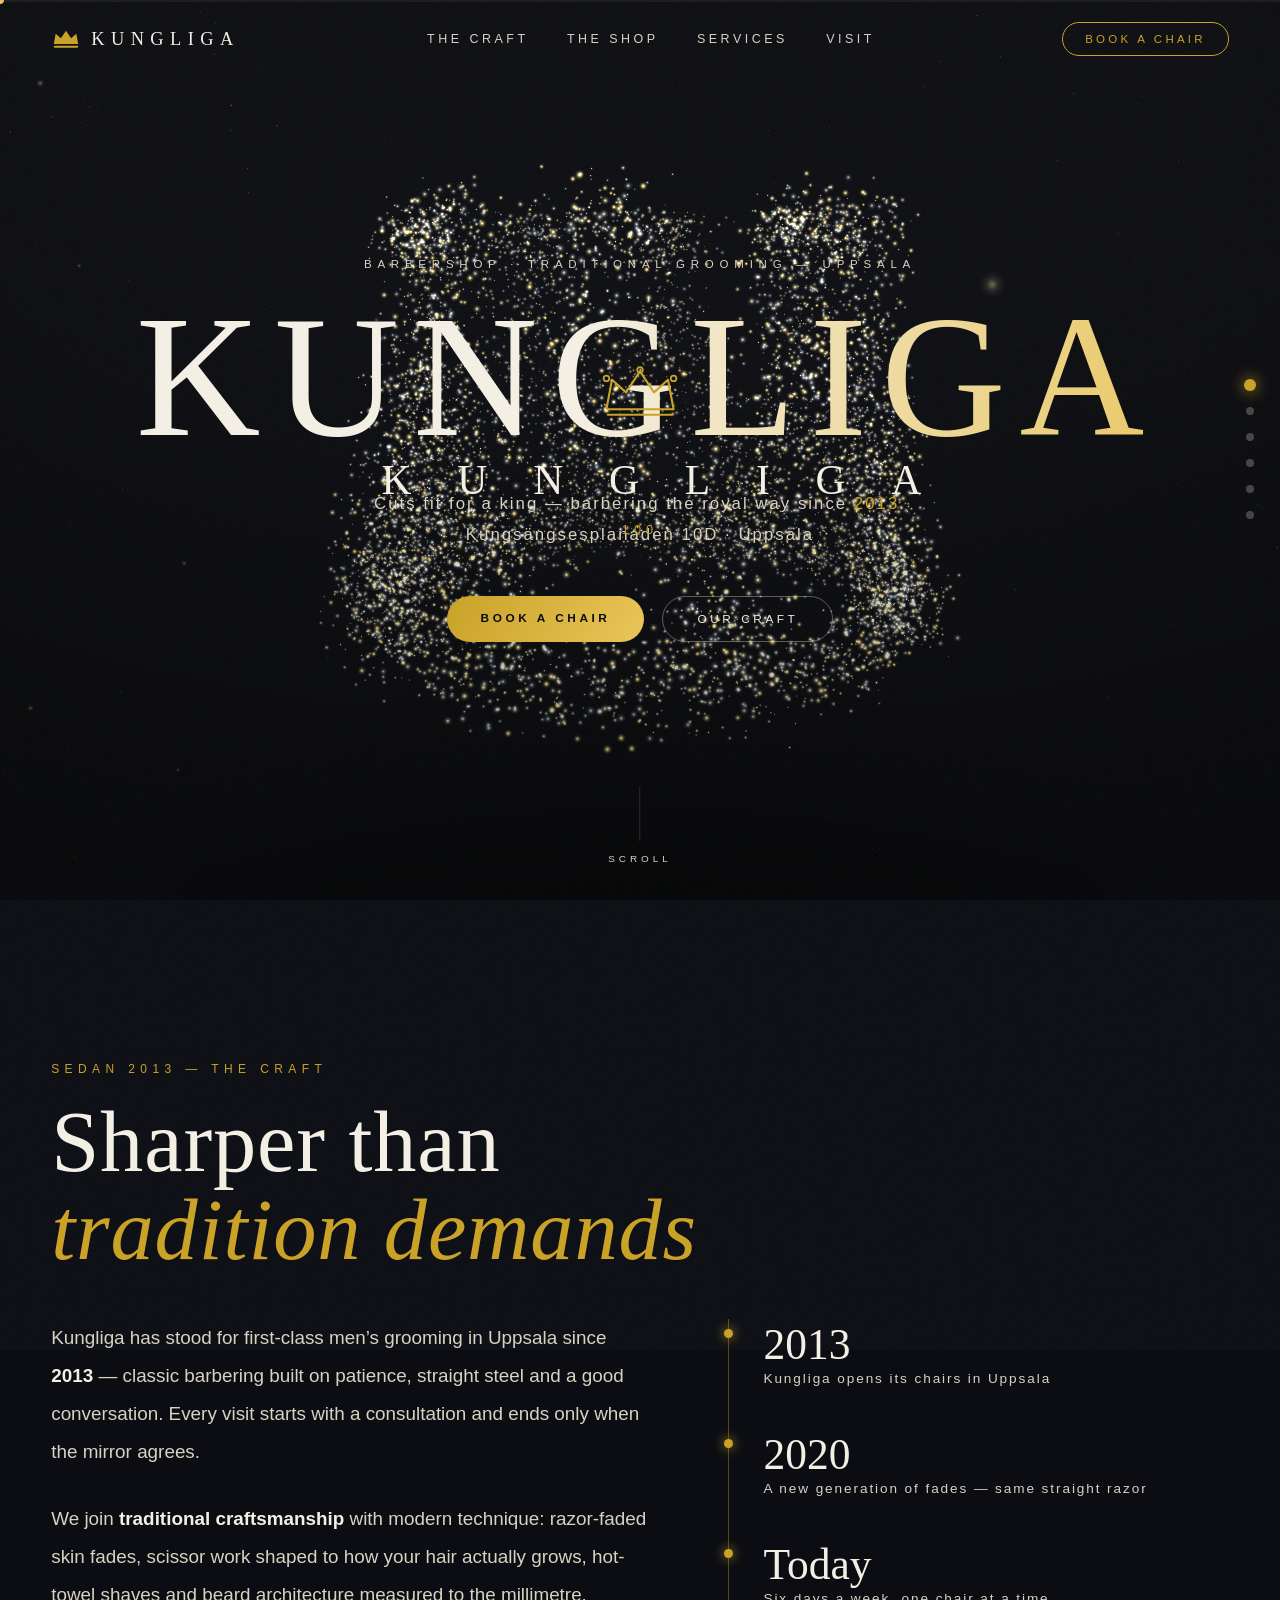
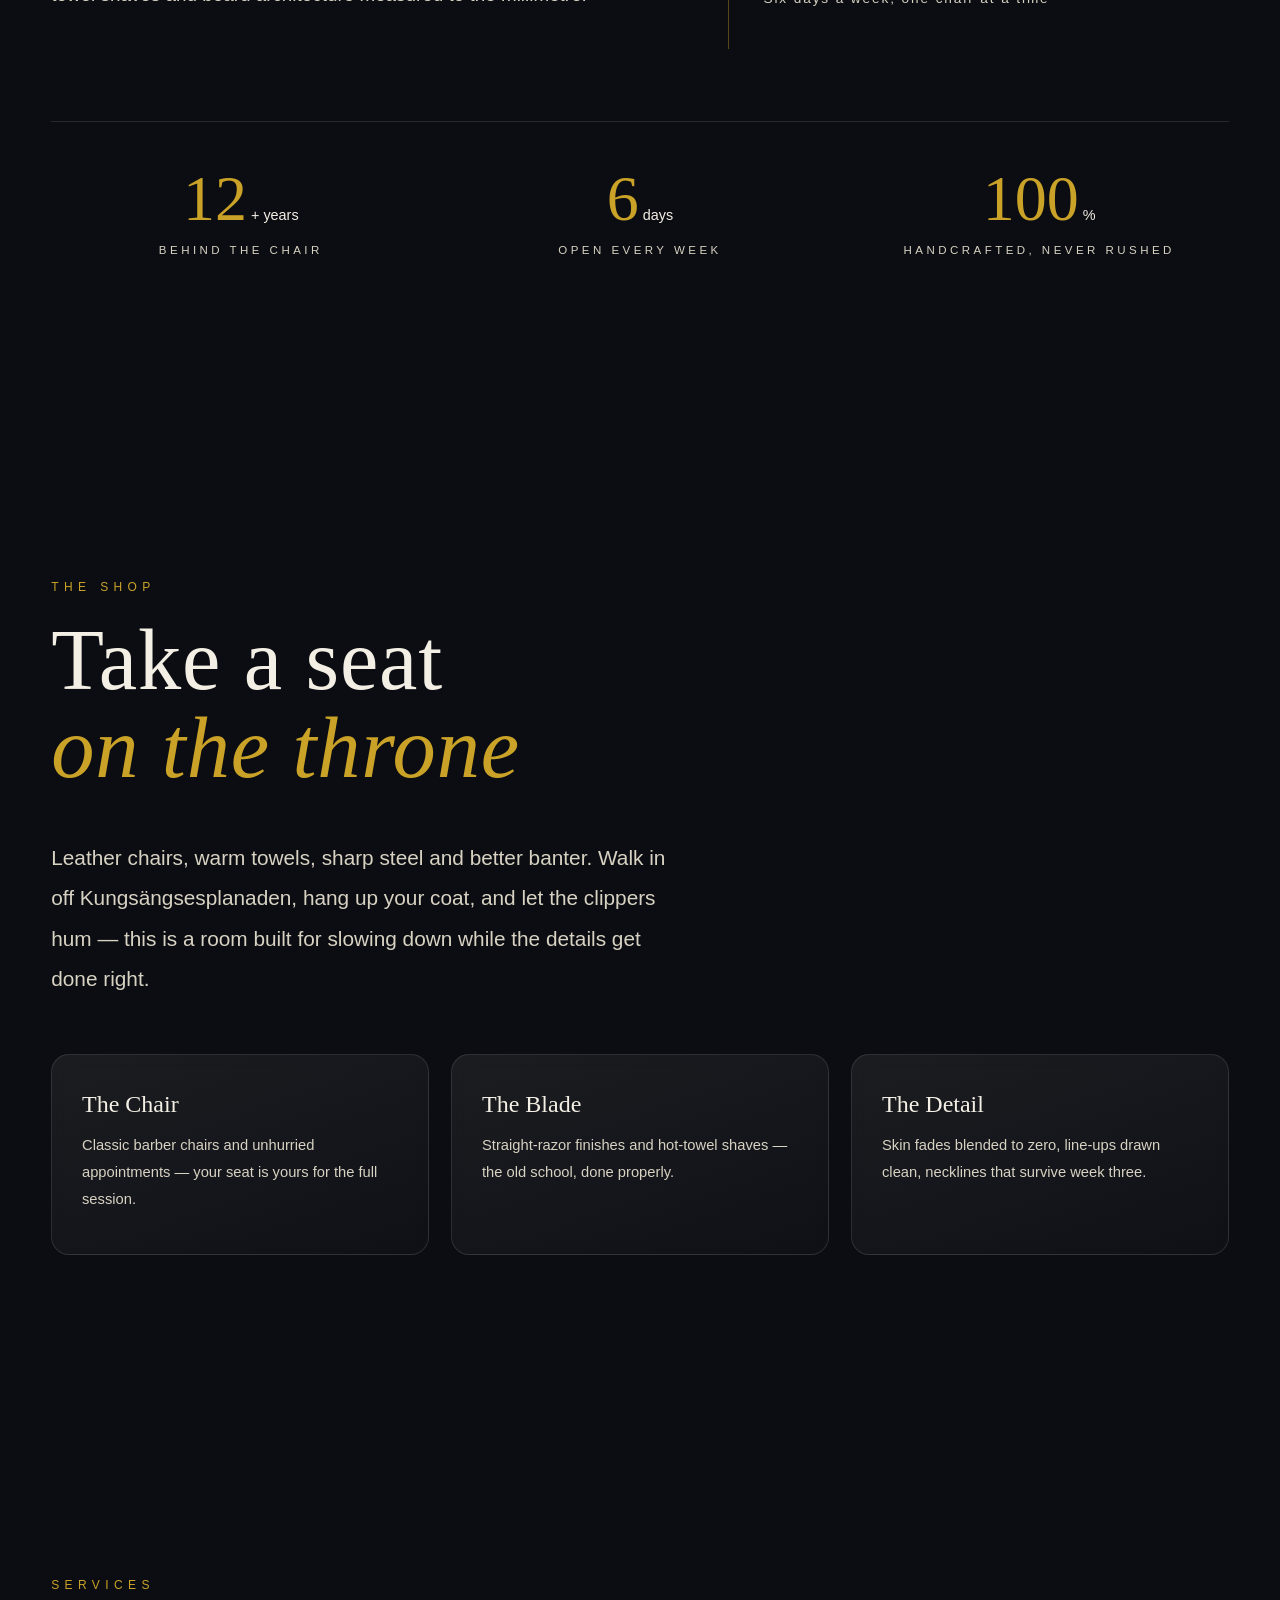
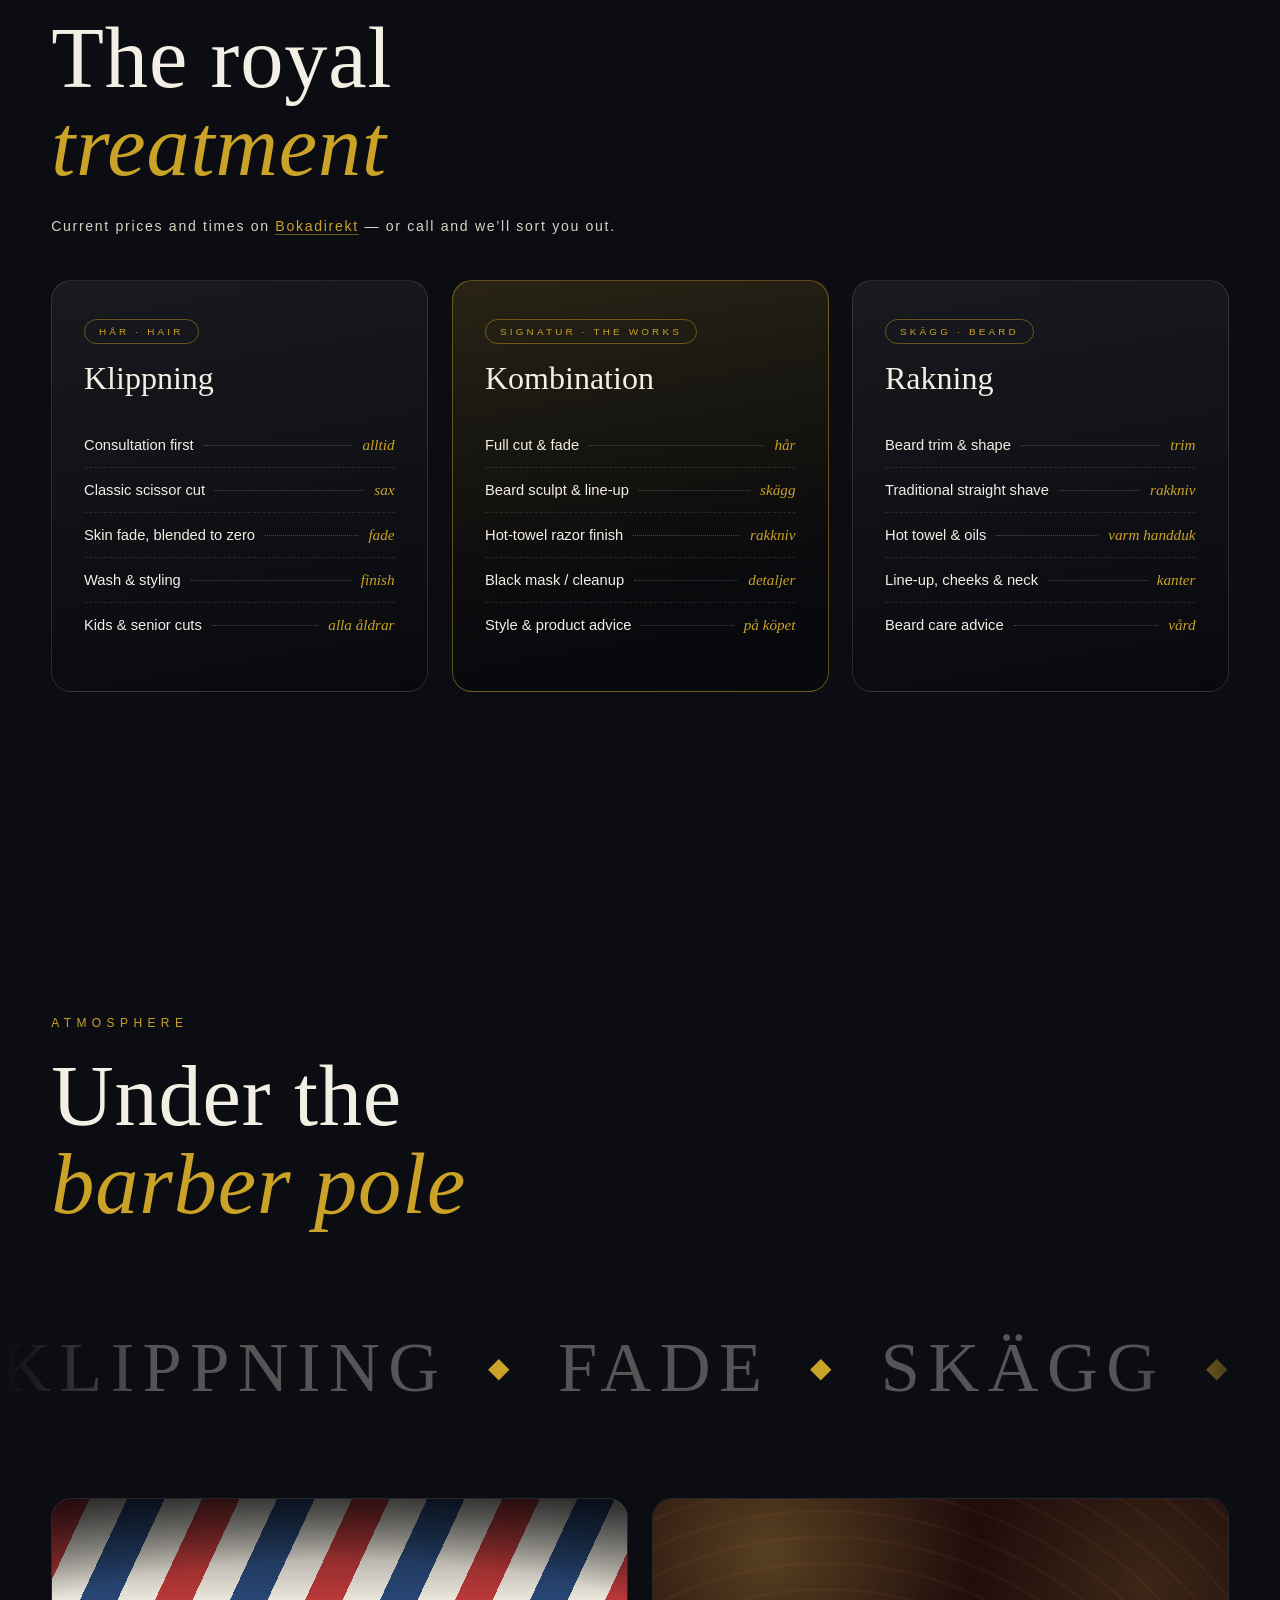
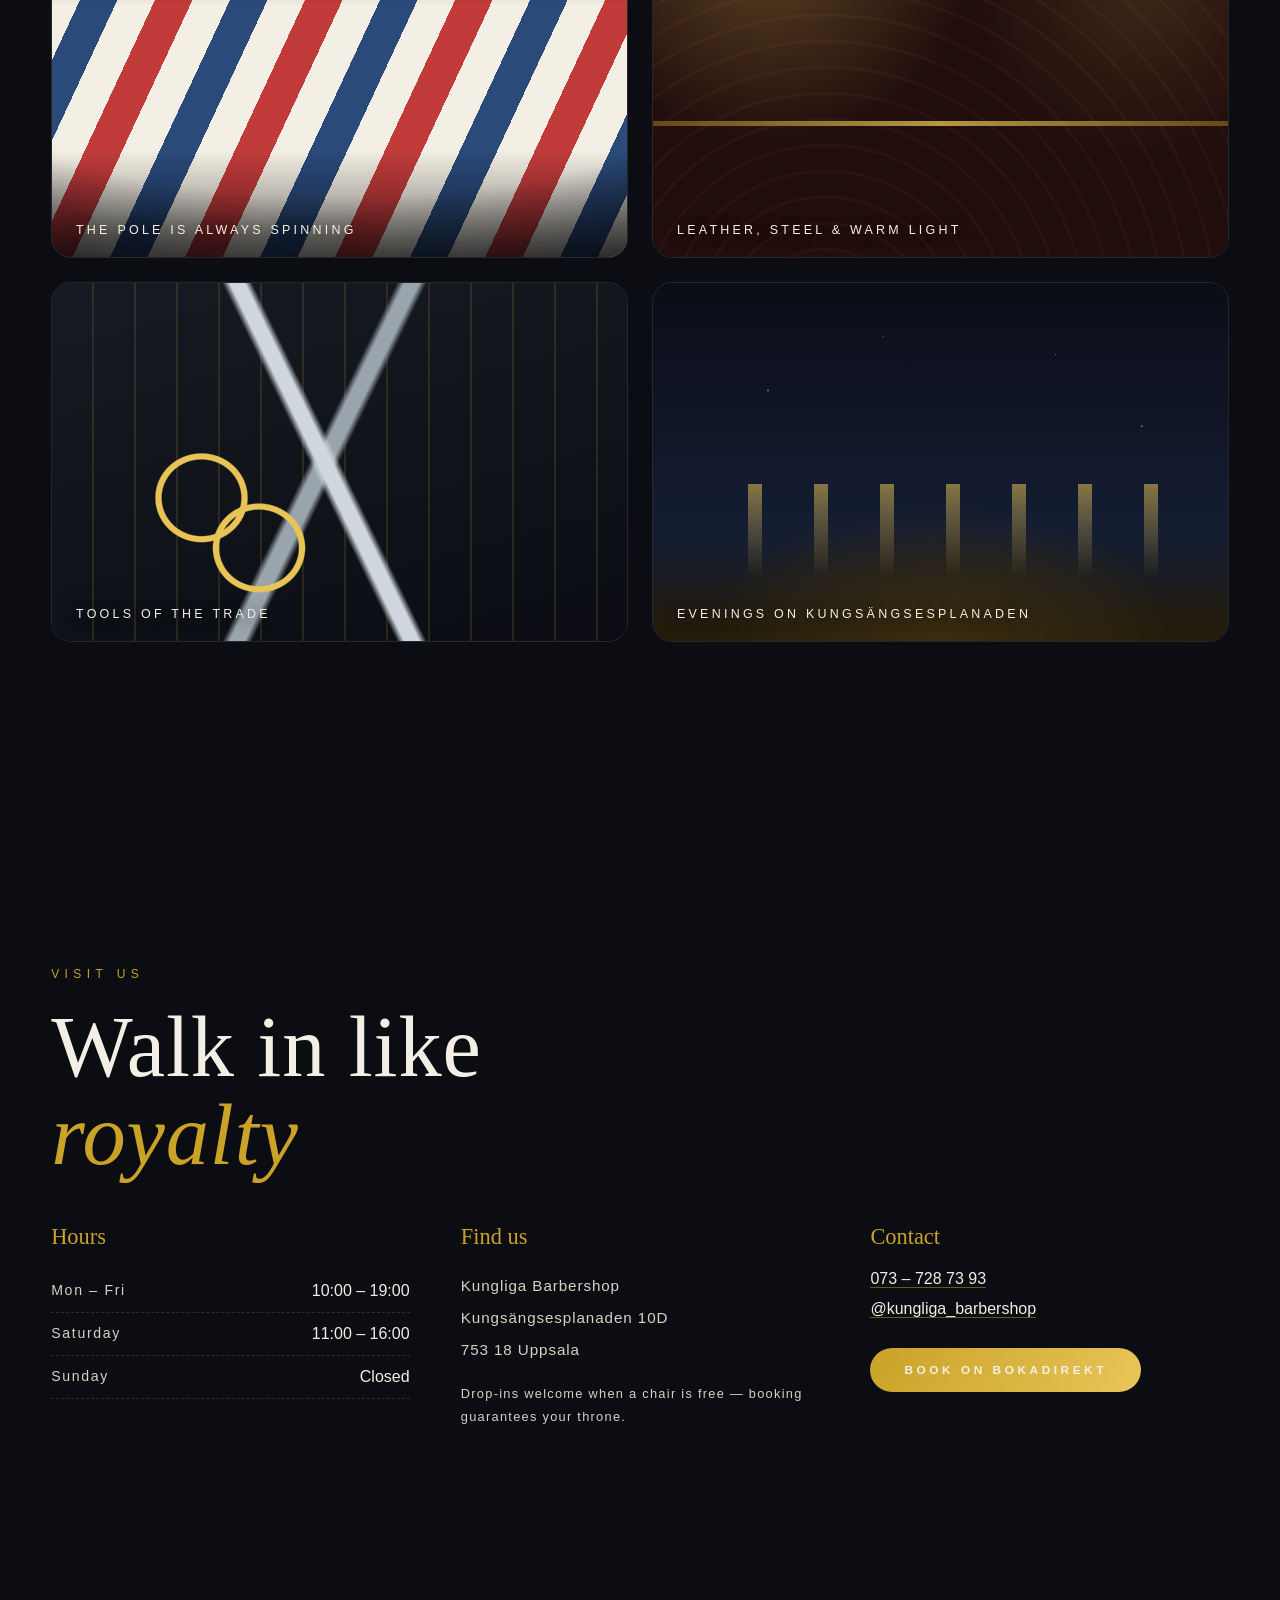
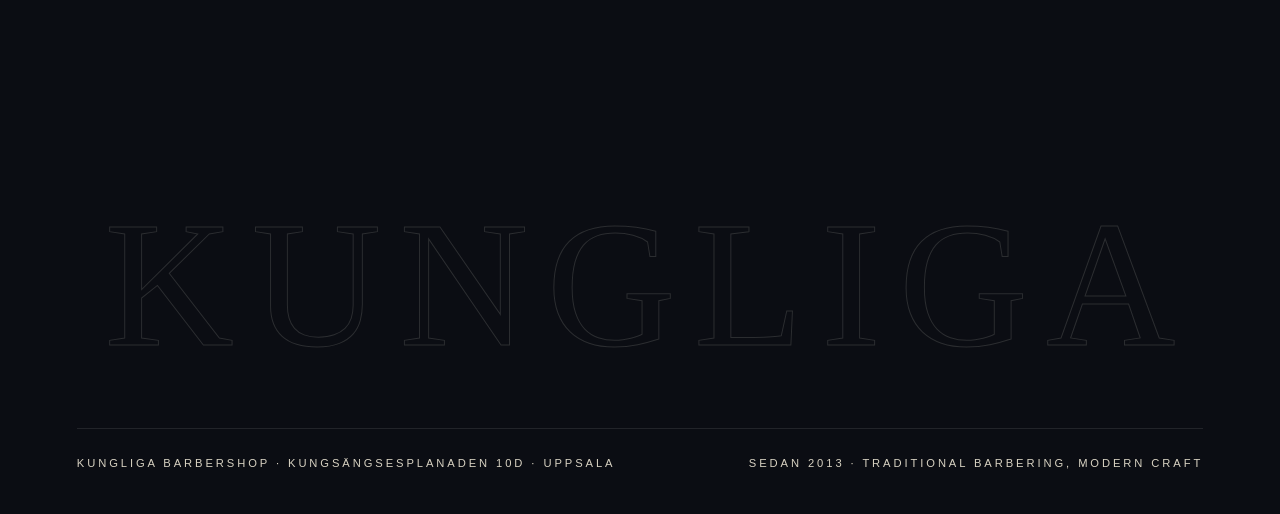
==== index.html @ b1b57a02 "Add immersive 3D website for Kungliga Barbershop, Uppsala Single-page site with a dependency-free We" ====
<!DOCTYPE html>
<html lang="en">
<head>
<meta charset="UTF-8">
<meta name="viewport" content="width=device-width, initial-scale=1.0">
<title>Kungliga Barbershop — Uppsala · Traditional barbering since 2013</title>
<meta name="description" content="Kungliga Barbershop — first-class men's grooming in Uppsala since 2013. Classic cuts, skin fades, beard trims and straight-razor shaves. Kungsängsesplanaden 10D. Book via Bokadirekt.">
<meta property="og:title" content="Kungliga Barbershop — Uppsala">
<meta property="og:description" content="Traditional barbering, modern precision. Since 2013.">
<meta property="og:type" content="website">
<link rel="icon" href="data:image/svg+xml,%3Csvg xmlns='http://www.w3.org/2000/svg' viewBox='0 0 64 64'%3E%3Crect width='64' height='64' rx='14' fill='%230b0d13'/%3E%3Cpath d='M12 44h40l-3-20-9 8-8-14-8 14-9-8z' fill='%23c9a227'/%3E%3Crect x='12' y='46' width='40' height='5' rx='2.5' fill='%23c9a227'/%3E%3C/svg%3E">
<link rel="stylesheet" href="css/style.css">
</head>
<body data-theme="hero">

<!-- ══════════ PRELOADER ══════════ -->
<div class="preloader" id="preloader" aria-hidden="true">
  <div class="preloader__inner">
    <svg class="preloader__crown" viewBox="0 0 120 90" fill="none" aria-hidden="true">
      <path class="crown-path" d="M12 66h96l-8-42-20 18-20-30-20 30-20-18z" stroke="currentColor" stroke-width="3" stroke-linejoin="round"/>
      <path class="crown-path" d="M14 74h92" stroke="currentColor" stroke-width="3" stroke-linecap="round"/>
      <circle class="crown-gem" cx="12" cy="22" r="4" stroke="currentColor" stroke-width="2.5"/>
      <circle class="crown-gem" cx="60" cy="10" r="4" stroke="currentColor" stroke-width="2.5"/>
      <circle class="crown-gem" cx="108" cy="22" r="4" stroke="currentColor" stroke-width="2.5"/>
    </svg>
    <div class="preloader__word" aria-hidden="true">
      <span>K</span><span>U</span><span>N</span><span>G</span><span>L</span><span>I</span><span>G</span><span>A</span>
    </div>
    <div class="preloader__count" id="preloadCount">00</div>
  </div>
  <div class="preloader__curtain preloader__curtain--a"></div>
  <div class="preloader__curtain preloader__curtain--b"></div>
</div>

<!-- ══════════ FIXED WEBGL STAGE ══════════ -->
<canvas id="gl" class="gl-stage" aria-hidden="true"></canvas>
<div class="vignette" aria-hidden="true"></div>
<div class="grain" aria-hidden="true"></div>

<!-- ══════════ CUSTOM CURSOR ══════════ -->
<div class="cursor" id="cursorDot" aria-hidden="true"></div>
<div class="cursor-ring" id="cursorRing" aria-hidden="true"></div>

<!-- ══════════ PROGRESS + SECTION NAV ══════════ -->
<div class="progress" aria-hidden="true"><div class="progress__bar" id="progressBar"></div></div>
<nav class="dots" id="dots" aria-label="Section navigation">
  <a href="#hero"     class="dots__dot is-active" data-label="Kungliga"></a>
  <a href="#craft"    class="dots__dot" data-label="The Craft"></a>
  <a href="#shop"     class="dots__dot" data-label="The Shop"></a>
  <a href="#services" class="dots__dot" data-label="Services"></a>
  <a href="#gallery"  class="dots__dot" data-label="Atmosphere"></a>
  <a href="#visit"    class="dots__dot" data-label="Visit"></a>
</nav>

<!-- ══════════ HEADER ══════════ -->
<header class="header" id="header">
  <a class="header__brand" href="#hero" data-hover>
    <svg class="header__crown" viewBox="0 0 64 48" aria-hidden="true">
      <path d="M6 34h52l-4-22-11 10-11-16-11 16-11-10z" fill="currentColor"/>
      <rect x="6" y="38" width="52" height="4" rx="2" fill="currentColor"/>
    </svg>
    <span>KUNGLIGA</span>
  </a>
  <nav class="header__nav" aria-label="Primary">
    <a href="#craft" data-hover>The Craft</a>
    <a href="#shop" data-hover>The Shop</a>
    <a href="#services" data-hover>Services</a>
    <a href="#visit" data-hover>Visit</a>
  </nav>
  <a class="header__cta" href="https://www.bokadirekt.se/places/kungliga-barbershop-57688" target="_blank" rel="noopener" data-hover>Book a chair</a>
</header>

<main>

<!-- ══════════ HERO ══════════ -->
<section class="hero section" id="hero" data-shape="crown" data-theme="hero">
  <p class="hero__eyebrow reveal">Barbershop · Traditional grooming — Uppsala</p>
  <h1 class="hero__title" aria-label="Kungliga">
    <span class="hero__line"><span class="hero__word" data-text="KUNGLIGA">KUNGLIGA</span></span>
  </h1>
  <p class="hero__sub reveal">Cuts fit for a king — barbering the royal way since <em>2013</em>.<br>
  Kungsängsesplanaden 10D · Uppsala</p>
  <div class="hero__actions reveal">
    <a class="btn btn--gold" href="https://www.bokadirekt.se/places/kungliga-barbershop-57688" target="_blank" rel="noopener" data-hover>Book a chair</a>
    <a class="btn btn--ghost" href="#craft" data-hover>Our craft</a>
  </div>
  <div class="hero__scroll" aria-hidden="true">
    <span class="hero__scroll-line"></span>
    <span>Scroll</span>
  </div>
</section>

<!-- ══════════ THE CRAFT ══════════ -->
<section class="section heritage" id="craft" data-shape="scissors" data-theme="leather">
  <div class="section__inner">
    <p class="kicker reveal">Sedan 2013 — The Craft</p>
    <h2 class="section__title reveal">Sharper than<br><span class="serif-italic">tradition demands</span></h2>
    <div class="heritage__grid">
      <div class="heritage__copy reveal">
        <p>Kungliga has stood for first-class men’s grooming in Uppsala since <strong>2013</strong> —
        classic barbering built on patience, straight steel and a good conversation. Every visit
        starts with a consultation and ends only when the mirror agrees.</p>
        <p>We join <strong>traditional craftsmanship</strong> with modern technique: razor-faded
        skin fades, scissor work shaped to how your hair actually grows, hot-towel shaves and
        beard architecture measured to the millimetre.</p>
      </div>
      <ul class="timeline">
        <li class="timeline__item reveal">
          <span class="timeline__year" data-count="2013">2013</span>
          <span class="timeline__label">Kungliga opens its chairs in Uppsala</span>
        </li>
        <li class="timeline__item reveal">
          <span class="timeline__year" data-count="2020">2020</span>
          <span class="timeline__label">A new generation of fades — same straight razor</span>
        </li>
        <li class="timeline__item reveal">
          <span class="timeline__year">Today</span>
          <span class="timeline__label">Six days a week, one chair at a time</span>
        </li>
      </ul>
    </div>
    <div class="stats reveal">
      <div class="stat"><span class="stat__num" data-count="12">12</span><span class="stat__unit">+ years</span><span class="stat__label">behind the chair</span></div>
      <div class="stat"><span class="stat__num" data-count="6">6</span><span class="stat__unit">days</span><span class="stat__label">open every week</span></div>
      <div class="stat"><span class="stat__num" data-count="100">100</span><span class="stat__unit">%</span><span class="stat__label">handcrafted, never rushed</span></div>
    </div>
  </div>
</section>

<!-- ══════════ THE SHOP ══════════ -->
<section class="section hall" id="shop" data-shape="razor" data-theme="steel">
  <div class="section__inner">
    <p class="kicker reveal">The Shop</p>
    <h2 class="section__title reveal">Take a seat<br><span class="serif-italic">on the throne</span></h2>
    <div class="hall__grid">
      <p class="hall__lead reveal">Leather chairs, warm towels, sharp steel and better banter.
      Walk in off Kungsängsesplanaden, hang up your coat, and let the clippers hum —
      this is a room built for slowing down while the details get done right.</p>
      <div class="hall__cards">
        <article class="glasscard reveal" data-tilt>
          <div class="glasscard__glare"></div>
          <h3>The Chair</h3>
          <p>Classic barber chairs and unhurried appointments — your seat is yours for the full session.</p>
        </article>
        <article class="glasscard reveal" data-tilt>
          <div class="glasscard__glare"></div>
          <h3>The Blade</h3>
          <p>Straight-razor finishes and hot-towel shaves — the old school, done properly.</p>
        </article>
        <article class="glasscard reveal" data-tilt>
          <div class="glasscard__glare"></div>
          <h3>The Detail</h3>
          <p>Skin fades blended to zero, line-ups drawn clean, necklines that survive week three.</p>
        </article>
      </div>
    </div>
  </div>
</section>

<!-- ══════════ SERVICES ══════════ -->
<section class="section menu" id="services" data-shape="comb" data-theme="gold">
  <div class="section__inner">
    <p class="kicker reveal">Services</p>
    <h2 class="section__title reveal">The royal<br><span class="serif-italic">treatment</span></h2>
    <p class="menu__note reveal">Current prices and times on <a href="https://www.bokadirekt.se/places/kungliga-barbershop-57688" target="_blank" rel="noopener" data-hover>Bokadirekt</a> — or call and we’ll sort you out.</p>
    <div class="menu__cards">
      <article class="menucard reveal" data-tilt>
        <div class="menucard__glare"></div>
        <header><span class="menucard__tag">Hår · Hair</span><h3>Klippning</h3></header>
        <ul>
          <li><span>Consultation first</span><i></i><span class="serif-italic">alltid</span></li>
          <li><span>Classic scissor cut</span><i></i><span class="serif-italic">sax</span></li>
          <li><span>Skin fade, blended to zero</span><i></i><span class="serif-italic">fade</span></li>
          <li><span>Wash &amp; styling</span><i></i><span class="serif-italic">finish</span></li>
          <li><span>Kids &amp; senior cuts</span><i></i><span class="serif-italic">alla åldrar</span></li>
        </ul>
      </article>
      <article class="menucard menucard--feature reveal" data-tilt>
        <div class="menucard__glare"></div>
        <header><span class="menucard__tag">Signatur · The works</span><h3>Kombination</h3></header>
        <ul>
          <li><span>Full cut &amp; fade</span><i></i><span class="serif-italic">hår</span></li>
          <li><span>Beard sculpt &amp; line-up</span><i></i><span class="serif-italic">skägg</span></li>
          <li><span>Hot-towel razor finish</span><i></i><span class="serif-italic">rakkniv</span></li>
          <li><span>Black mask / cleanup</span><i></i><span class="serif-italic">detaljer</span></li>
          <li><span>Style &amp; product advice</span><i></i><span class="serif-italic">på köpet</span></li>
        </ul>
      </article>
      <article class="menucard reveal" data-tilt>
        <div class="menucard__glare"></div>
        <header><span class="menucard__tag">Skägg · Beard</span><h3>Rakning</h3></header>
        <ul>
          <li><span>Beard trim &amp; shape</span><i></i><span class="serif-italic">trim</span></li>
          <li><span>Traditional straight shave</span><i></i><span class="serif-italic">rakkniv</span></li>
          <li><span>Hot towel &amp; oils</span><i></i><span class="serif-italic">varm handduk</span></li>
          <li><span>Line-up, cheeks &amp; neck</span><i></i><span class="serif-italic">kanter</span></li>
          <li><span>Beard care advice</span><i></i><span class="serif-italic">vård</span></li>
        </ul>
      </article>
    </div>
  </div>
</section>

<!-- ══════════ GALLERY / ATMOSPHERE ══════════ -->
<section class="section gallery" id="gallery" data-shape="pole" data-theme="pole">
  <div class="section__inner">
    <p class="kicker reveal">Atmosphere</p>
    <h2 class="section__title reveal">Under the<br><span class="serif-italic">barber pole</span></h2>
  </div>
  <div class="marquee" aria-hidden="true">
    <div class="marquee__track">
      <span>KLIPPNING</span><i>◆</i><span>FADE</span><i>◆</i><span>SKÄGG</span><i>◆</i><span>RAKNING</span><i>◆</i><span>STYLING</span><i>◆</i>
      <span>KLIPPNING</span><i>◆</i><span>FADE</span><i>◆</i><span>SKÄGG</span><i>◆</i><span>RAKNING</span><i>◆</i><span>STYLING</span><i>◆</i>
    </div>
  </div>
  <div class="gallery__grid section__inner">
    <figure class="tile tile--pole reveal" data-tilt>
      <div class="tile__art" aria-hidden="true"></div>
      <figcaption>The pole is always spinning</figcaption>
    </figure>
    <figure class="tile tile--leather reveal" data-tilt>
      <div class="tile__art" aria-hidden="true"></div>
      <figcaption>Leather, steel &amp; warm light</figcaption>
    </figure>
    <figure class="tile tile--tools reveal" data-tilt>
      <div class="tile__art" aria-hidden="true"></div>
      <figcaption>Tools of the trade</figcaption>
    </figure>
    <figure class="tile tile--night reveal" data-tilt>
      <div class="tile__art" aria-hidden="true"></div>
      <figcaption>Evenings on Kungsängsesplanaden</figcaption>
    </figure>
  </div>
</section>

<!-- ══════════ VISIT ══════════ -->
<section class="section visit" id="visit" data-shape="mustache" data-theme="deep">
  <div class="section__inner">
    <p class="kicker reveal">Visit us</p>
    <h2 class="section__title reveal">Walk in like<br><span class="serif-italic">royalty</span></h2>
    <div class="visit__grid">
      <div class="visit__block reveal">
        <h3>Hours</h3>
        <dl class="hours">
          <div><dt>Mon – Fri</dt><dd>10:00 – 19:00</dd></div>
          <div><dt>Saturday</dt><dd>11:00 – 16:00</dd></div>
          <div><dt>Sunday</dt><dd>Closed</dd></div>
        </dl>
      </div>
      <div class="visit__block reveal">
        <h3>Find us</h3>
        <address>
          Kungliga Barbershop<br>
          Kungsängsesplanaden 10D<br>
          753 18 Uppsala
        </address>
        <p class="visit__hint">Drop-ins welcome when a chair is free — booking guarantees your throne.</p>
      </div>
      <div class="visit__block reveal">
        <h3>Contact</h3>
        <p><a href="tel:+46737287393" data-hover>073 – 728 73 93</a></p>
        <p><a href="https://www.instagram.com/kungliga_barbershop/" target="_blank" rel="noopener" data-hover>@kungliga_barbershop</a></p>
        <a class="btn btn--gold visit__cta" href="https://www.bokadirekt.se/places/kungliga-barbershop-57688" target="_blank" rel="noopener" data-hover>Book on Bokadirekt</a>
      </div>
    </div>
  </div>
</section>

</main>

<!-- ══════════ FOOTER ══════════ -->
<footer class="footer">
  <div class="footer__big" aria-hidden="true">KUNGLIGA</div>
  <div class="footer__row">
    <span>Kungliga Barbershop · Kungsängsesplanaden 10D · Uppsala</span>
    <span>Sedan 2013 · Traditional barbering, modern craft</span>
  </div>
</footer>

<script src="js/gl.js"></script>
<script src="js/main.js"></script>
</body>
</html>
---- css/style.css ----
/* ═══════════════════════════════════════════════════════════════
   KUNGLIGA BARBERSHOP — Kungsängsesplanaden 10D, Uppsala
   Royal palette: midnight charcoal, cream, gold, oxblood leather
   ═══════════════════════════════════════════════════════════════ */

:root {
  --green-deep: #0b0d13;   /* midnight charcoal (base) */
  --green: #12151d;
  --green-soft: #1a2030;
  --cream: #f4efe4;
  --cream-dim: #d8d2c2;
  --gold: #c9a227;
  --gold-bright: #e8c356;
  --clay: #b4553c;
  --wine: #6e2424;
  --night: #101321;

  --bg: var(--green-deep);
  --accent: var(--gold);

  --serif: "Didot", "Bodoni MT", "Playfair Display", "Georgia", "Times New Roman", serif;
  --sans: "Futura", "Avenir Next", "Helvetica Neue", "Segoe UI", Arial, sans-serif;

  --ease-out: cubic-bezier(.16, 1, .3, 1);
  --ease-luxe: cubic-bezier(.7, 0, .2, 1);
}

* { margin: 0; padding: 0; box-sizing: border-box; }

html { scroll-behavior: smooth; }

body {
  font-family: var(--sans);
  background: var(--bg);
  color: var(--cream);
  overflow-x: hidden;
  transition: background 1.2s var(--ease-luxe);
  cursor: none;
  -webkit-font-smoothing: antialiased;
}
@media (hover: none), (pointer: coarse) { body { cursor: auto; } }

::selection { background: var(--gold); color: var(--green-deep); }

/* Section themes drive page tint (mirrored in js/gl.js THEMES) */
body[data-theme="hero"]    { --bg: #0b0d13; --accent: #c9a227; }
body[data-theme="leather"] { --bg: #170d0d; --accent: #d98a6a; }
body[data-theme="steel"]   { --bg: #0e141c; --accent: #9fc2e8; }
body[data-theme="gold"]    { --bg: #1c1508; --accent: #e8c356; }
body[data-theme="pole"]    { --bg: #101321; --accent: #e88a7a; }
body[data-theme="deep"]    { --bg: #0a0c10; --accent: #c9a227; }

/* ── Fixed stage layers ─────────────────────────────────────── */
.gl-stage {
  position: fixed; inset: 0;
  width: 100vw; height: 100vh;
  z-index: 0;
  pointer-events: none;
}
.vignette {
  position: fixed; inset: 0; z-index: 1; pointer-events: none;
  background:
    radial-gradient(120% 90% at 50% 10%, transparent 40%, rgba(0,0,0,.45) 100%),
    radial-gradient(80% 60% at 50% 110%, rgba(0,0,0,.5), transparent 60%);
}
.grain {
  position: fixed; inset: -50%; z-index: 2; pointer-events: none;
  opacity: .05;
  background-image: url("data:image/svg+xml,%3Csvg xmlns='http://www.w3.org/2000/svg' width='240' height='240'%3E%3Cfilter id='n'%3E%3CfeTurbulence type='fractalNoise' baseFrequency='0.9' numOctaves='2'/%3E%3C/filter%3E%3Crect width='240' height='240' filter='url(%23n)' opacity='1'/%3E%3C/svg%3E");
  animation: grain 8s steps(10) infinite;
}
@keyframes grain {
  0%,100% { transform: translate(0,0); }
  20% { transform: translate(-3%,2%); }
  40% { transform: translate(2%,-3%); }
  60% { transform: translate(-2%,-2%); }
  80% { transform: translate(3%,3%); }
}

/* ── Custom cursor ──────────────────────────────────────────── */
.cursor {
  position: fixed; z-index: 1000; pointer-events: none;
  width: 8px; height: 8px; border-radius: 50%;
  background: var(--gold-bright);
  transform: translate(-50%,-50%);
  transition: background .3s;
}
.cursor-ring {
  position: fixed; z-index: 999; pointer-events: none;
  width: 38px; height: 38px; border-radius: 50%;
  border: 1px solid color-mix(in srgb, var(--accent) 70%, transparent);
  transform: translate(-50%,-50%);
  transition: width .35s var(--ease-out), height .35s var(--ease-out),
              border-color .35s, background .35s;
}
.cursor-ring.is-hover {
  width: 64px; height: 64px;
  background: color-mix(in srgb, var(--accent) 12%, transparent);
  border-color: var(--accent);
}
@media (hover: none), (pointer: coarse) { .cursor, .cursor-ring { display: none; } }

/* ── Preloader ──────────────────────────────────────────────── */
.preloader {
  position: fixed; inset: 0; z-index: 2000;
  display: grid; place-items: center;
  background: var(--green-deep);
  transition: visibility 0s 2s;
}
.preloader__inner { position: relative; z-index: 2; text-align: center; }
.preloader__crown { width: 84px; color: var(--gold); overflow: visible; }
.crown-path {
  stroke-dasharray: 400; stroke-dashoffset: 400;
  animation: draw 1.4s var(--ease-luxe) forwards;
}
.crown-gem {
  stroke-dasharray: 30; stroke-dashoffset: 30;
  animation: draw 1s .9s var(--ease-luxe) forwards;
}
@keyframes draw { to { stroke-dashoffset: 0; } }
.preloader__word {
  margin-top: 26px;
  font-family: var(--serif);
  font-size: clamp(1.6rem, 4vw, 2.6rem);
  letter-spacing: .55em; text-indent: .55em;
  color: var(--cream);
}
.preloader__word span {
  display: inline-block; opacity: 0; transform: translateY(120%);
  animation: riseIn .8s var(--ease-out) forwards;
}
.preloader__word span:nth-child(1) { animation-delay: .25s; }
.preloader__word span:nth-child(2) { animation-delay: .32s; }
.preloader__word span:nth-child(3) { animation-delay: .39s; }
.preloader__word span:nth-child(4) { animation-delay: .46s; }
.preloader__word span:nth-child(5) { animation-delay: .53s; }
.preloader__word span:nth-child(6) { animation-delay: .60s; }
.preloader__word span:nth-child(7) { animation-delay: .67s; }
.preloader__word span:nth-child(8) { animation-delay: .74s; }
@keyframes riseIn { to { opacity: 1; transform: translateY(0); } }
.preloader__count {
  margin-top: 18px; font-size: .8rem; letter-spacing: .4em;
  color: var(--gold); font-variant-numeric: tabular-nums;
}
.preloader__curtain {
  position: absolute; left: 0; width: 100%; height: 50.5%;
  background: var(--green);
  transition: transform 1s var(--ease-luxe);
}
.preloader__curtain--a { top: 0; transform-origin: top; }
.preloader__curtain--b { bottom: 0; transform-origin: bottom; }
.preloader.is-done .preloader__curtain--a { transform: scaleY(0); }
.preloader.is-done .preloader__curtain--b { transform: scaleY(0); }
.preloader.is-done .preloader__inner { animation: fadeUp .6s var(--ease-luxe) forwards; }
@keyframes fadeUp { to { opacity: 0; transform: translateY(-40px); } }
.preloader.is-done { visibility: hidden; background: transparent; pointer-events: none; }

/* ── Progress bar + dots nav ───────────────────────────────── */
.progress {
  position: fixed; top: 0; left: 0; right: 0; height: 2px;
  z-index: 900; background: rgba(255,255,255,.06);
}
.progress__bar {
  height: 100%; width: 0;
  background: linear-gradient(90deg, var(--gold), var(--gold-bright));
  box-shadow: 0 0 12px var(--gold);
}
.dots {
  position: fixed; right: 26px; top: 50%; transform: translateY(-50%);
  z-index: 900; display: flex; flex-direction: column; gap: 18px;
}
.dots__dot {
  position: relative; width: 8px; height: 8px; border-radius: 50%;
  background: rgba(244,239,228,.25);
  transition: background .4s, transform .4s;
}
.dots__dot::after {
  content: attr(data-label);
  position: absolute; right: 20px; top: 50%; transform: translateY(-50%);
  font-size: .62rem; letter-spacing: .25em; text-transform: uppercase;
  color: var(--cream-dim); white-space: nowrap;
  opacity: 0; transition: opacity .3s;
}
.dots__dot:hover::after { opacity: 1; }
.dots__dot.is-active { background: var(--accent); transform: scale(1.5); box-shadow: 0 0 10px var(--accent); }
@media (max-width: 760px) { .dots { display: none; } }

/* ── Header ─────────────────────────────────────────────────── */
.header {
  position: fixed; top: 0; left: 0; right: 0; z-index: 800;
  display: flex; align-items: center; justify-content: space-between;
  padding: 22px clamp(20px, 4vw, 56px);
  transition: transform .5s var(--ease-out), background .5s, backdrop-filter .5s;
}
.header.is-scrolled {
  background: color-mix(in srgb, var(--bg) 72%, transparent);
  backdrop-filter: blur(14px);
  -webkit-backdrop-filter: blur(14px);
}
.header.is-hidden { transform: translateY(-110%); }
.header__brand {
  display: flex; align-items: center; gap: 10px;
  font-family: var(--serif); font-size: 1.15rem; letter-spacing: .35em;
  color: var(--cream); text-decoration: none;
}
.header__crown { width: 30px; color: var(--gold); }
.header__nav { display: flex; gap: clamp(16px, 3vw, 40px); }
.header__nav a {
  position: relative; color: var(--cream-dim); text-decoration: none;
  font-size: .78rem; letter-spacing: .28em; text-transform: uppercase;
  transition: color .3s;
}
.header__nav a::after {
  content: ""; position: absolute; left: 0; bottom: -6px;
  width: 100%; height: 1px; background: var(--accent);
  transform: scaleX(0); transform-origin: right;
  transition: transform .45s var(--ease-out);
}
.header__nav a:hover { color: var(--cream); }
.header__nav a:hover::after { transform: scaleX(1); transform-origin: left; }
.header__cta {
  padding: 10px 22px; border: 1px solid var(--gold);
  color: var(--gold); text-decoration: none;
  font-size: .72rem; letter-spacing: .28em; text-transform: uppercase;
  border-radius: 999px;
  transition: background .35s, color .35s, box-shadow .35s;
}
.header__cta:hover { background: var(--gold); color: var(--green-deep); box-shadow: 0 0 24px rgba(201,162,39,.4); }
@media (max-width: 760px) { .header__nav { display: none; } }

/* ── Generic section scaffolding ────────────────────────────── */
main { position: relative; z-index: 10; }
.section { position: relative; min-height: 100vh; padding: 18vh 0; }
.section__inner {
  width: min(1180px, 92vw); margin: 0 auto; position: relative;
}
.kicker {
  font-size: .75rem; letter-spacing: .45em; text-transform: uppercase;
  color: var(--accent); margin-bottom: 22px;
  transition: color 1.2s var(--ease-luxe);
}
.section__title {
  font-family: var(--serif); font-weight: 400;
  font-size: clamp(2.6rem, 7vw, 5.4rem);
  line-height: 1.02; letter-spacing: .01em;
  margin-bottom: clamp(30px, 5vh, 60px);
}
.serif-italic { font-style: italic; color: var(--accent); transition: color 1.2s var(--ease-luxe); }

/* Reveal-on-scroll */
.reveal {
  opacity: 0; transform: translateY(46px);
  transition: opacity 1s var(--ease-out), transform 1s var(--ease-out);
  transition-delay: var(--d, 0s);
}
.reveal.is-in { opacity: 1; transform: none; }

/* Buttons */
.btn {
  display: inline-block; padding: 15px 34px; border-radius: 999px;
  font-size: .74rem; letter-spacing: .3em; text-transform: uppercase;
  text-decoration: none; transition: all .4s var(--ease-out);
}
.btn--gold {
  background: linear-gradient(120deg, var(--gold), var(--gold-bright), var(--gold));
  background-size: 200%;
  color: var(--green-deep); font-weight: 600;
}
.btn--gold:hover { background-position: 100%; box-shadow: 0 8px 34px rgba(201,162,39,.35); transform: translateY(-2px); }
.btn--ghost { border: 1px solid rgba(244,239,228,.35); color: var(--cream); }
.btn--ghost:hover { border-color: var(--cream); background: rgba(244,239,228,.07); transform: translateY(-2px); }

/* ── Hero ───────────────────────────────────────────────────── */
.hero {
  display: flex; flex-direction: column; justify-content: center; align-items: center;
  text-align: center; padding: 0 6vw;
}
.hero__eyebrow {
  font-size: .72rem; letter-spacing: .5em; text-transform: uppercase;
  color: var(--cream-dim); margin-bottom: 3vh;
}
.hero__title { line-height: .9; }
.hero__line { display: block; overflow: hidden; padding: .08em .1em; }
.hero__word {
  display: inline-block; position: relative;
  font-family: var(--serif); font-weight: 400;
  font-size: clamp(3.4rem, 13.5vw, 11.5rem);
  letter-spacing: .08em; text-indent: .08em;
  background: linear-gradient(100deg, var(--cream) 20%, var(--gold-bright) 50%, var(--cream) 80%);
  background-size: 220%; background-position: 0%;
  -webkit-background-clip: text; background-clip: text;
  -webkit-text-fill-color: transparent; color: transparent;
  animation: shine 7s linear infinite, heroRise 1.4s .2s var(--ease-luxe) both;
}
@keyframes shine { to { background-position: 220%; } }
@keyframes heroRise { from { transform: translateY(110%); } to { transform: translateY(0); } }
.hero__sub {
  margin-top: 3.5vh; font-size: clamp(.9rem, 1.4vw, 1.05rem);
  line-height: 1.9; letter-spacing: .12em; color: var(--cream-dim);
}
.hero__sub em { color: var(--gold); font-style: normal; }
.hero__actions { margin-top: 5vh; display: flex; gap: 18px; flex-wrap: wrap; justify-content: center; }
.hero__scroll {
  position: absolute; bottom: 4vh; left: 50%; transform: translateX(-50%);
  display: flex; flex-direction: column; align-items: center; gap: 12px;
  font-size: .62rem; letter-spacing: .4em; text-transform: uppercase; color: var(--cream-dim);
}
.hero__scroll-line {
  width: 1px; height: 54px; overflow: hidden; background: rgba(244,239,228,.15);
  position: relative;
}
.hero__scroll-line::after {
  content: ""; position: absolute; left: 0; top: -100%;
  width: 100%; height: 100%; background: var(--gold);
  animation: scrollLine 2s var(--ease-luxe) infinite;
}
@keyframes scrollLine { 60%,100% { top: 100%; } }

/* ── Heritage ───────────────────────────────────────────────── */
.heritage__grid {
  display: grid; grid-template-columns: 1.2fr 1fr; gap: clamp(30px, 6vw, 90px);
  align-items: start;
}
.heritage__copy p {
  font-size: clamp(1rem, 1.5vw, 1.18rem); line-height: 2;
  color: var(--cream-dim); margin-bottom: 1.6em;
}
.heritage__copy strong { color: var(--cream); font-weight: 600; }
.timeline { list-style: none; border-left: 1px solid color-mix(in srgb, var(--accent) 40%, transparent); }
.timeline__item { position: relative; padding: 0 0 42px 34px; }
.timeline__item::before {
  content: ""; position: absolute; left: -5px; top: 10px;
  width: 9px; height: 9px; border-radius: 50%;
  background: var(--accent); box-shadow: 0 0 12px var(--accent);
}
.timeline__year {
  display: block; font-family: var(--serif);
  font-size: clamp(1.9rem, 3.4vw, 2.8rem); color: var(--cream);
  font-variant-numeric: tabular-nums;
}
.timeline__label { font-size: .85rem; letter-spacing: .14em; color: var(--cream-dim); }
.stats {
  margin-top: clamp(40px, 8vh, 90px);
  display: grid; grid-template-columns: repeat(3, 1fr); gap: 20px;
  border-top: 1px solid rgba(244,239,228,.12); padding-top: 40px;
}
.stat { text-align: center; }
.stat__num {
  font-family: var(--serif); font-size: clamp(2.4rem, 5vw, 4rem);
  color: var(--accent); font-variant-numeric: tabular-nums;
  transition: color 1.2s var(--ease-luxe);
}
.stat__unit { font-size: .9rem; color: var(--cream); margin-left: 4px; }
.stat__label { display: block; margin-top: 8px; font-size: .72rem; letter-spacing: .3em; text-transform: uppercase; color: var(--cream-dim); }
@media (max-width: 860px) { .heritage__grid { grid-template-columns: 1fr; } }

/* ── Hall ───────────────────────────────────────────────────── */
.hall__lead {
  max-width: 640px; font-size: clamp(1.05rem, 1.7vw, 1.3rem);
  line-height: 1.95; color: var(--cream-dim); margin-bottom: clamp(36px, 6vh, 70px);
}
.hall__cards { display: grid; grid-template-columns: repeat(3, 1fr); gap: 22px; }
.glasscard {
  position: relative; overflow: hidden; border-radius: 18px;
  padding: 36px 30px 40px;
  background: linear-gradient(160deg, rgba(244,239,228,.07), rgba(244,239,228,.02));
  border: 1px solid rgba(244,239,228,.12);
  backdrop-filter: blur(8px); -webkit-backdrop-filter: blur(8px);
  transform-style: preserve-3d; will-change: transform;
  transition: border-color .4s, box-shadow .4s;
}
.glasscard:hover { border-color: color-mix(in srgb, var(--accent) 55%, transparent); box-shadow: 0 24px 60px rgba(0,0,0,.35); }
.glasscard h3 {
  font-family: var(--serif); font-weight: 400; font-size: 1.5rem;
  margin-bottom: 14px; transform: translateZ(30px);
}
.glasscard p { font-size: .92rem; line-height: 1.85; color: var(--cream-dim); transform: translateZ(20px); }
.glasscard__glare, .menucard__glare {
  position: absolute; inset: 0; pointer-events: none;
  background: radial-gradient(240px circle at var(--gx, 50%) var(--gy, 50%),
              color-mix(in srgb, var(--accent) 16%, transparent), transparent 70%);
  opacity: 0; transition: opacity .4s;
}
.glasscard:hover .glasscard__glare, .menucard:hover .menucard__glare { opacity: 1; }
@media (max-width: 860px) { .hall__cards { grid-template-columns: 1fr; } }

/* ── Menu ───────────────────────────────────────────────────── */
.menu__note { color: var(--cream-dim); letter-spacing: .12em; font-size: .88rem; margin: -18px 0 46px; }
.menu__note a { color: var(--accent); text-decoration: none; border-bottom: 1px solid color-mix(in srgb, var(--accent) 50%, transparent); }
.menu__note a:hover { border-color: var(--accent); }
.menu__cards { display: grid; grid-template-columns: repeat(3, 1fr); gap: 24px; perspective: 1400px; }
.menucard {
  position: relative; overflow: hidden; border-radius: 20px;
  padding: 38px 32px 44px;
  background: linear-gradient(170deg, rgba(244,239,228,.06), rgba(0,0,0,.25));
  border: 1px solid rgba(244,239,228,.13);
  transform-style: preserve-3d; will-change: transform;
  transition: border-color .4s, box-shadow .4s;
}
.menucard--feature {
  background: linear-gradient(170deg, color-mix(in srgb, var(--gold) 16%, transparent), rgba(0,0,0,.3));
  border-color: color-mix(in srgb, var(--gold) 45%, transparent);
}
.menucard:hover { border-color: var(--accent); box-shadow: 0 30px 70px rgba(0,0,0,.4); }
.menucard header { margin-bottom: 26px; transform: translateZ(34px); }
.menucard__tag {
  display: inline-block; font-size: .62rem; letter-spacing: .32em; text-transform: uppercase;
  color: var(--accent); border: 1px solid color-mix(in srgb, var(--accent) 45%, transparent);
  padding: 6px 14px; border-radius: 999px; margin-bottom: 16px;
  transition: color 1.2s var(--ease-luxe), border-color 1.2s var(--ease-luxe);
}
.menucard h3 { font-family: var(--serif); font-weight: 400; font-size: 2rem; }
.menucard ul { list-style: none; transform: translateZ(20px); }
.menucard li {
  display: flex; align-items: baseline; gap: 10px;
  padding: 13px 0; font-size: .92rem;
  border-bottom: 1px dashed rgba(244,239,228,.12);
}
.menucard li:last-child { border-bottom: none; }
.menucard li i { flex: 1; border-bottom: 1px dotted rgba(244,239,228,.25); transform: translateY(-4px); }
.menucard li .serif-italic { font-family: var(--serif); font-size: .95rem; }
@media (max-width: 940px) { .menu__cards { grid-template-columns: 1fr; max-width: 560px; margin: 0 auto; } }

/* ── Gallery / atmosphere ───────────────────────────────────── */
.marquee { overflow: hidden; padding: 6vh 0; -webkit-mask-image: linear-gradient(90deg, transparent, #000 12%, #000 88%, transparent); mask-image: linear-gradient(90deg, transparent, #000 12%, #000 88%, transparent); }
.marquee__track {
  display: flex; align-items: center; gap: 40px; width: max-content;
  animation: marquee 26s linear infinite;
  font-family: var(--serif); font-size: clamp(2rem, 5.5vw, 4.4rem);
  color: color-mix(in srgb, var(--cream) 32%, transparent);
  letter-spacing: .12em; white-space: nowrap;
}
.marquee__track i { font-style: normal; font-size: .4em; color: var(--accent); }
@keyframes marquee { to { transform: translateX(-50%); } }

.gallery__grid {
  display: grid; grid-template-columns: repeat(2, 1fr); gap: 24px;
  margin-top: 4vh;
}
.tile {
  position: relative; border-radius: 20px; overflow: hidden;
  aspect-ratio: 16/10;
  border: 1px solid rgba(244,239,228,.12);
  transform-style: preserve-3d; will-change: transform;
}
.tile__art { position: absolute; inset: 0; transition: transform 1.4s var(--ease-out); }
.tile:hover .tile__art { transform: scale(1.06); }
.tile figcaption {
  position: absolute; left: 24px; bottom: 20px; z-index: 2;
  font-size: .78rem; letter-spacing: .26em; text-transform: uppercase;
  color: var(--cream);
  text-shadow: 0 2px 14px rgba(0,0,0,.6);
}
/* Procedural art tiles — replace with photography (see assets/README.md) */
.tile--pole .tile__art {
  background:
    repeating-linear-gradient(115deg,
      #c23b3b 0 34px, #f4efe4 34px 68px, #2a4a7a 68px 102px, #f4efe4 102px 136px),
    #101321;
}
.tile--pole .tile__art::after {
  content: ""; position: absolute; inset: 0;
  background:
    linear-gradient(180deg, rgba(0,0,0,.55), transparent 30%, transparent 70%, rgba(0,0,0,.55)),
    radial-gradient(120% 60% at 50% 50%, transparent 55%, rgba(6,8,14,.75) 100%);
}
.tile--leather .tile__art {
  background:
    radial-gradient(60% 90% at 20% 15%, rgba(232,195,86,.28), transparent 60%),
    radial-gradient(50% 80% at 85% 25%, rgba(232,195,86,.14), transparent 60%),
    repeating-radial-gradient(circle at 30% 120%, #2a1210 0 3px, #200d0c 3px 26px),
    linear-gradient(180deg, #241010, #120607);
}
.tile--leather .tile__art::after {
  content: ""; position: absolute; left: 0; right: 0; top: 62%; height: 5px;
  background: linear-gradient(90deg, #7a5b1e, #e8c356, #7a5b1e);
  opacity: .75;
}
.tile--tools .tile__art {
  background:
    radial-gradient(11% 17% at 26% 60%, transparent 62%, #e8c356 64% 72%, transparent 74%),
    radial-gradient(11% 17% at 36% 74%, transparent 62%, #e8c356 64% 72%, transparent 74%),
    linear-gradient(64deg, transparent 46%, #cfd6dd 47% 49%, transparent 50%),
    linear-gradient(116deg, transparent 46%, #9aa4ad 47% 49%, transparent 50%),
    repeating-linear-gradient(90deg, transparent 0 40px, rgba(232,195,86,.12) 40px 42px),
    linear-gradient(165deg, #171a22, #0b0d13);
}
.tile--night .tile__art {
  background:
    radial-gradient(3px 3px at 20% 30%, #fff8, transparent 50%),
    radial-gradient(2px 2px at 70% 20%, #fff6, transparent 50%),
    radial-gradient(2px 2px at 40% 15%, #fff5, transparent 50%),
    radial-gradient(3px 3px at 85% 40%, #fff7, transparent 50%),
    radial-gradient(60% 55% at 50% 100%, #3a2c10 0%, transparent 70%),
    linear-gradient(180deg, #0b0d17 0%, #141d33 70%, #241c08 100%);
}
.tile--night .tile__art::after {
  content: ""; position: absolute; left: 12%; right: 12%; bottom: 18%;
  height: 26%;
  background:
    repeating-linear-gradient(90deg, transparent 0 26px, rgba(232,195,86,.55) 26px 40px, transparent 40px 66px);
  -webkit-mask-image: linear-gradient(180deg, #000 0%, transparent 100%);
  mask-image: linear-gradient(180deg, #000 0%, transparent 100%);
}
@media (max-width: 760px) { .gallery__grid { grid-template-columns: 1fr; } }

/* ── Visit ──────────────────────────────────────────────────── */
.visit__grid { display: grid; grid-template-columns: repeat(3, 1fr); gap: clamp(24px, 4vw, 60px); }
.visit__block h3 {
  font-family: var(--serif); font-weight: 400; font-size: 1.4rem;
  margin-bottom: 20px; color: var(--accent);
  transition: color 1.2s var(--ease-luxe);
}
.hours div { display: flex; justify-content: space-between; gap: 14px; padding: 12px 0; border-bottom: 1px dashed rgba(244,239,228,.14); }
.hours dt { color: var(--cream-dim); font-size: .88rem; letter-spacing: .12em; }
.hours dd { font-variant-numeric: tabular-nums; }
.visit__block address { font-style: normal; line-height: 2.1; color: var(--cream-dim); font-size: .95rem; letter-spacing: .06em; }
.visit__hint { margin-top: 16px; font-size: .8rem; color: var(--cream-dim); letter-spacing: .1em; line-height: 1.8; }
.visit__block a { color: var(--cream); text-decoration: none; border-bottom: 1px solid color-mix(in srgb, var(--accent) 50%, transparent); transition: color .3s, border-color .3s; }
.visit__block a:hover { color: var(--accent); border-color: var(--accent); }
.visit__block p { margin-bottom: 12px; }
.visit__cta { margin-top: 18px; border-bottom: none !important; }
@media (max-width: 860px) { .visit__grid { grid-template-columns: 1fr; } }

/* ── Footer ─────────────────────────────────────────────────── */
.footer { position: relative; z-index: 10; padding: 10vh 6vw 5vh; overflow: hidden; }
.footer__big {
  font-family: var(--serif); text-align: center;
  font-size: clamp(3rem, 14vw, 13rem); line-height: 1;
  letter-spacing: .1em; text-indent: .1em;
  color: transparent;
  -webkit-text-stroke: 1px rgba(244,239,228,.14);
  user-select: none;
}
.footer__row {
  margin-top: 6vh; display: flex; justify-content: space-between; gap: 20px; flex-wrap: wrap;
  font-size: .7rem; letter-spacing: .26em; text-transform: uppercase; color: var(--cream-dim);
  border-top: 1px solid rgba(244,239,228,.1); padding-top: 28px;
}

/* ── Reduced motion ─────────────────────────────────────────── */
@media (prefers-reduced-motion: reduce) {
  html { scroll-behavior: auto; }
  *, *::before, *::after { animation-duration: .01ms !important; animation-iteration-count: 1 !important; transition-duration: .2s !important; }
  .reveal { opacity: 1; transform: none; }
  .gl-stage { opacity: .35; }
}
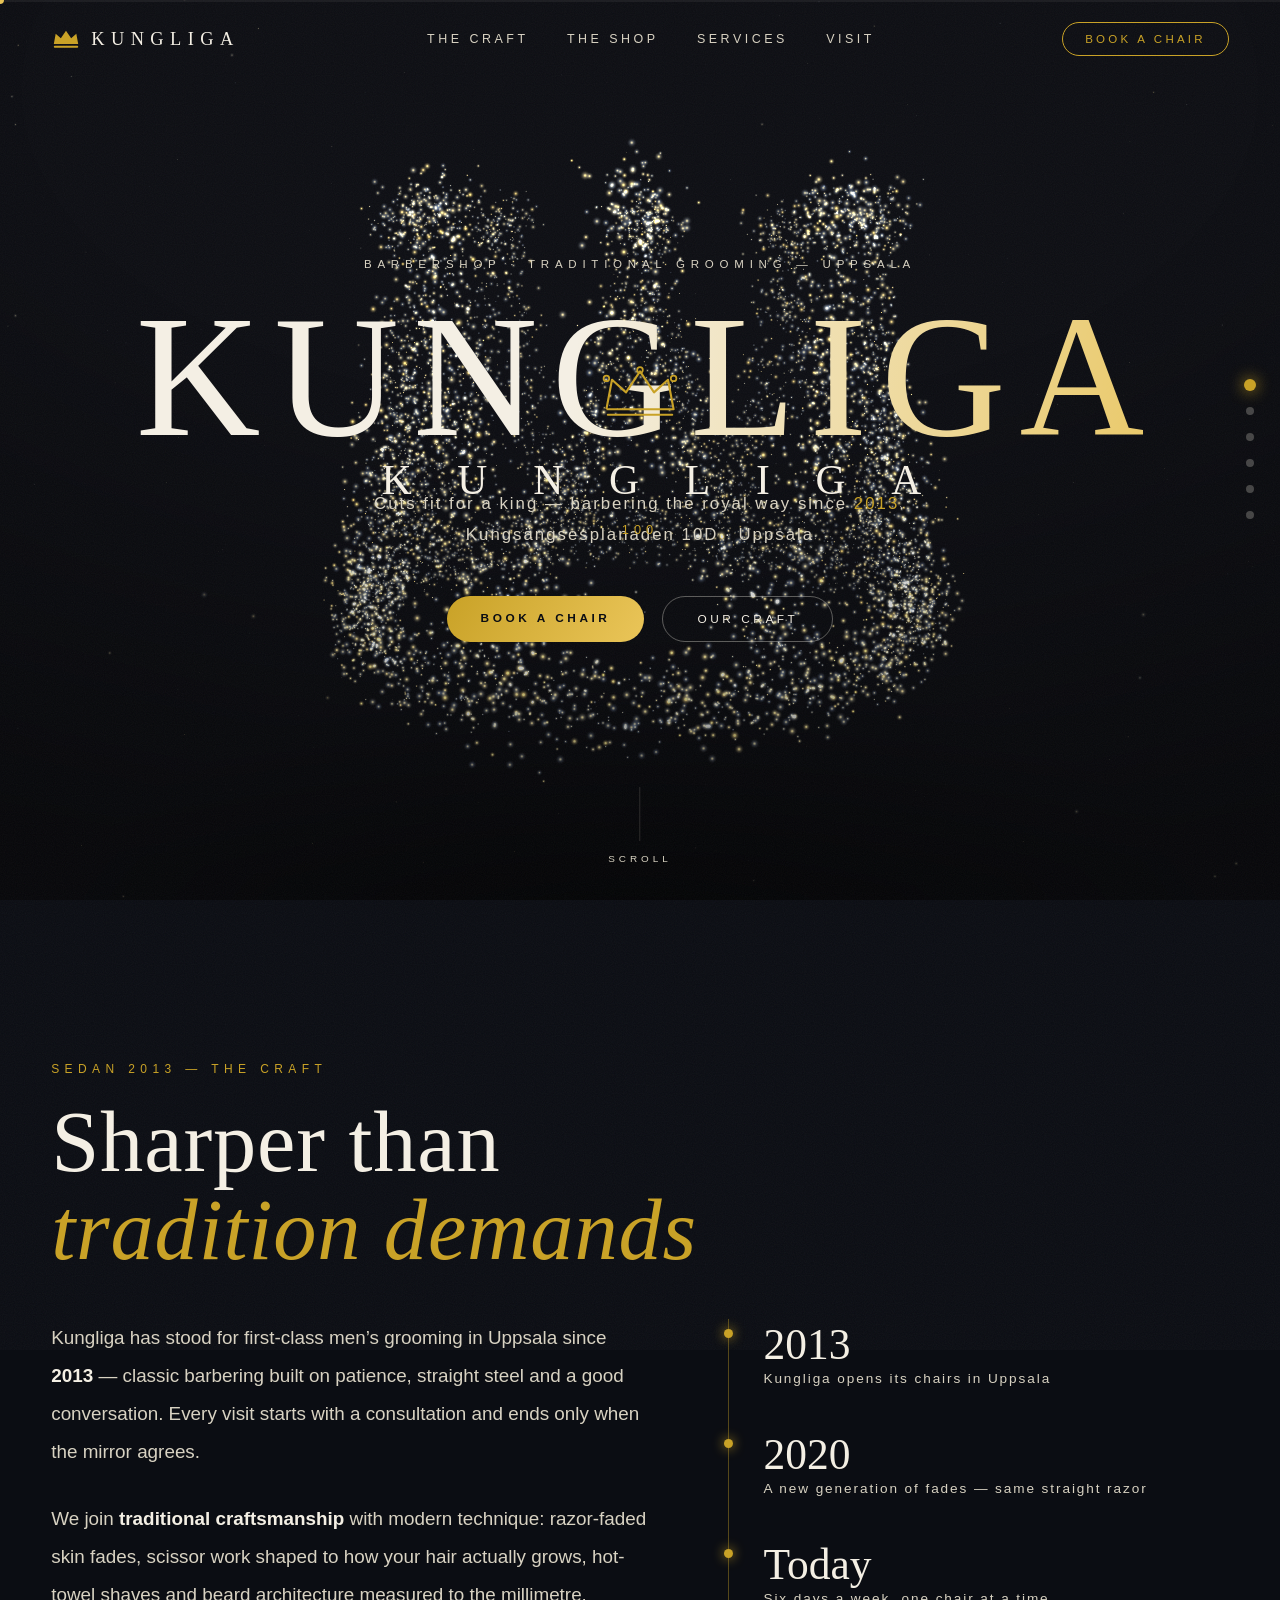
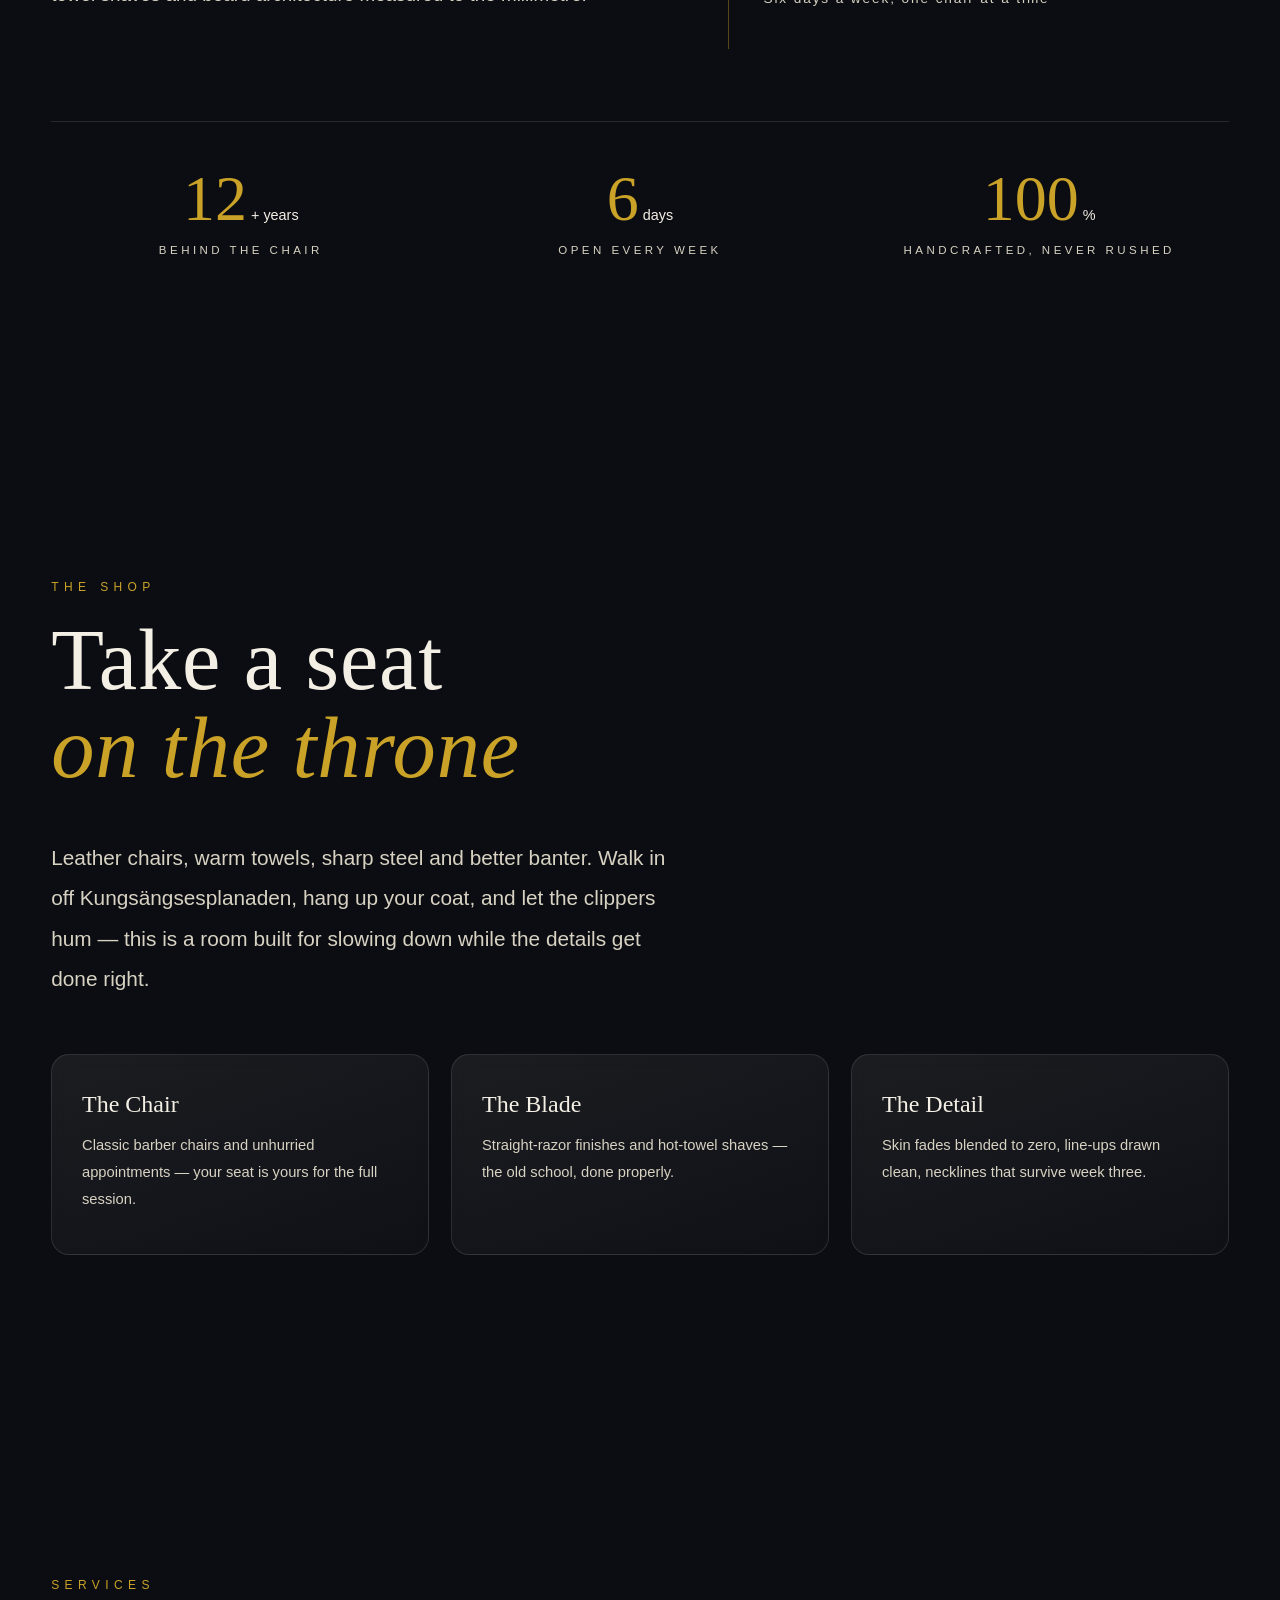
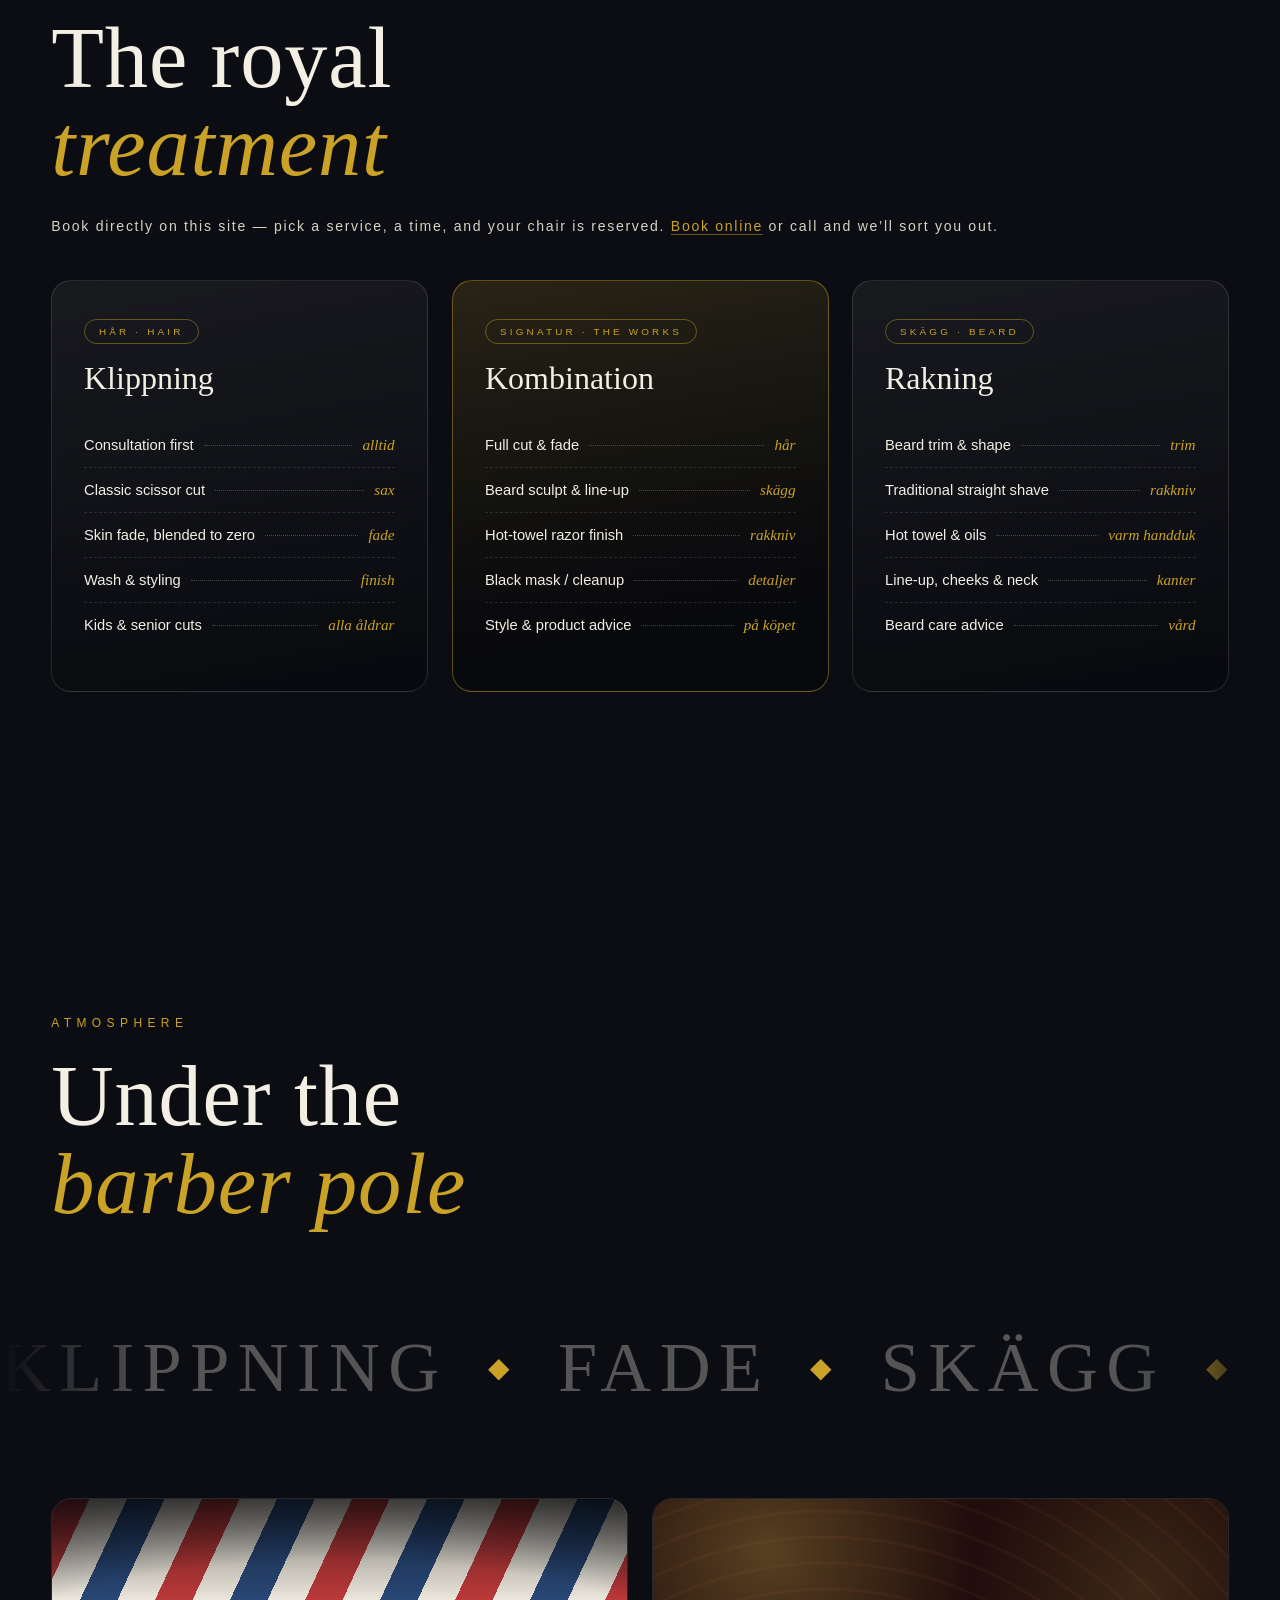
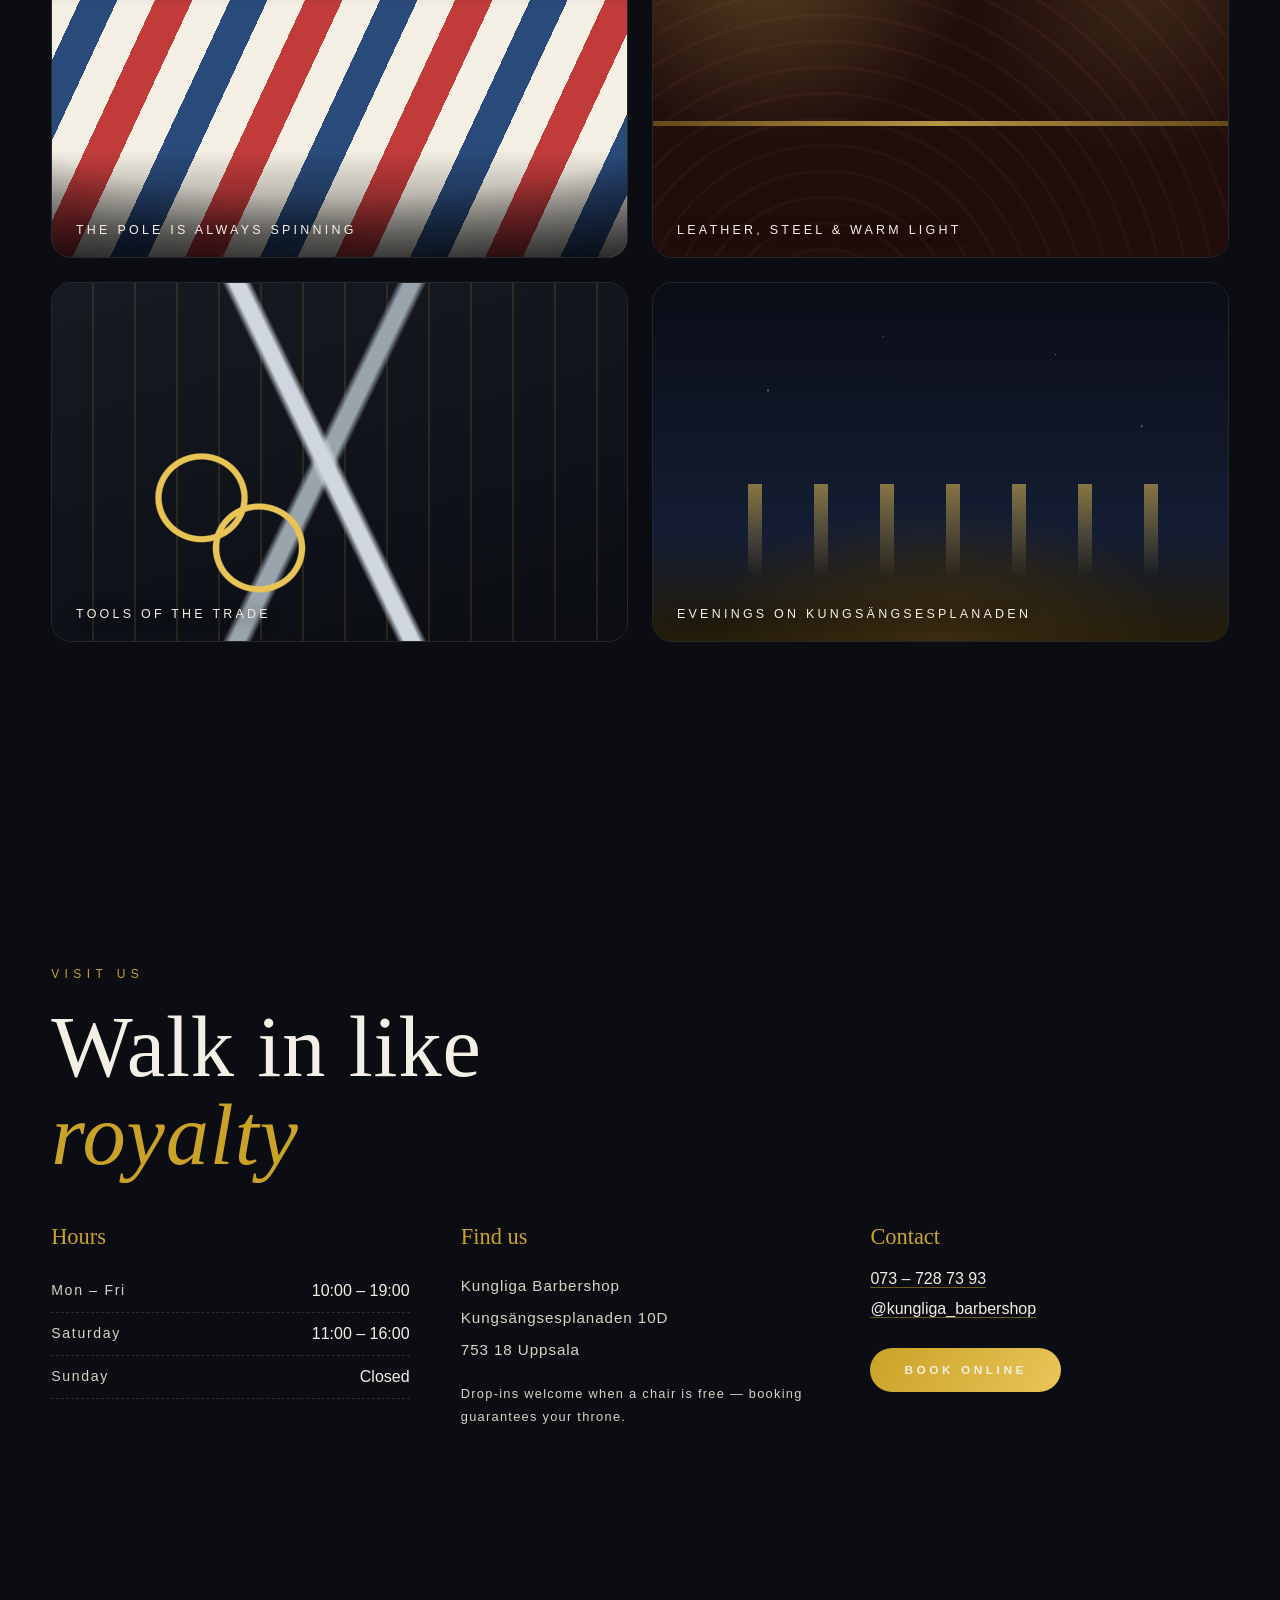
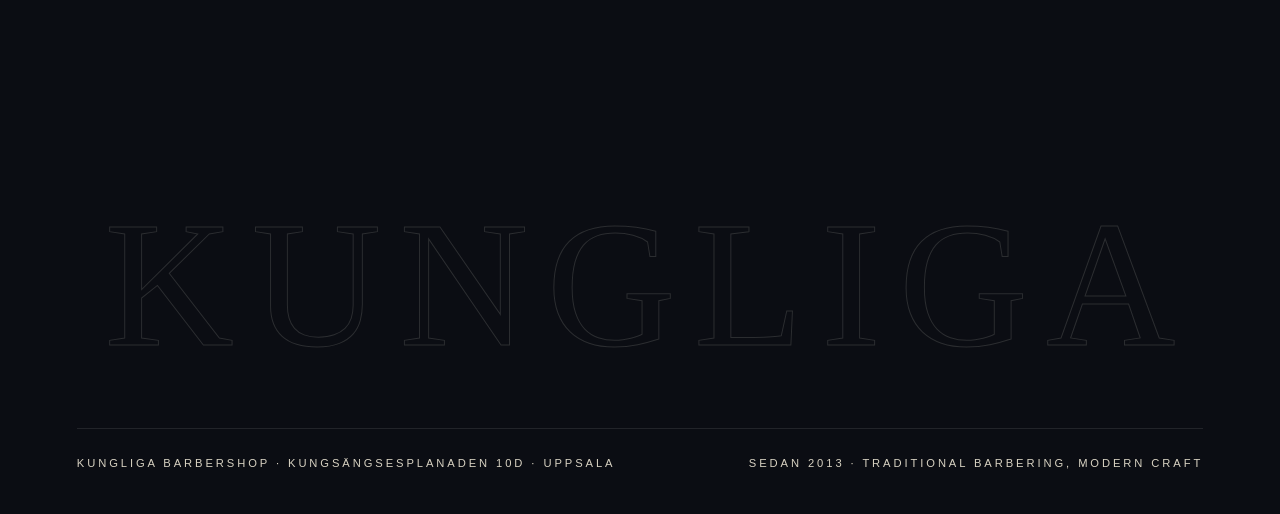
==== commit a275b863: "Add direct on-site booking page booking.html + js/booking.js: four-step wizard (service, day/time, d" ====
--- a/index.html
+++ b/index.html
@@ -67,7 +67,7 @@
     <a href="#services" data-hover>Services</a>
     <a href="#visit" data-hover>Visit</a>
   </nav>
-  <a class="header__cta" href="https://www.bokadirekt.se/places/kungliga-barbershop-57688" target="_blank" rel="noopener" data-hover>Book a chair</a>
+  <a class="header__cta" href="booking.html" data-hover>Book a chair</a>
 </header>
 
 <main>
@@ -81,7 +81,7 @@
   <p class="hero__sub reveal">Cuts fit for a king — barbering the royal way since <em>2013</em>.<br>
   Kungsängsesplanaden 10D · Uppsala</p>
   <div class="hero__actions reveal">
-    <a class="btn btn--gold" href="https://www.bokadirekt.se/places/kungliga-barbershop-57688" target="_blank" rel="noopener" data-hover>Book a chair</a>
+    <a class="btn btn--gold" href="booking.html" data-hover>Book a chair</a>
     <a class="btn btn--ghost" href="#craft" data-hover>Our craft</a>
   </div>
   <div class="hero__scroll" aria-hidden="true">
@@ -162,7 +162,7 @@
   <div class="section__inner">
     <p class="kicker reveal">Services</p>
     <h2 class="section__title reveal">The royal<br><span class="serif-italic">treatment</span></h2>
-    <p class="menu__note reveal">Current prices and times on <a href="https://www.bokadirekt.se/places/kungliga-barbershop-57688" target="_blank" rel="noopener" data-hover>Bokadirekt</a> — or call and we’ll sort you out.</p>
+    <p class="menu__note reveal">Book directly on this site — pick a service, a time, and your chair is reserved. <a href="booking.html" data-hover>Book online</a> or call and we’ll sort you out.</p>
     <div class="menu__cards">
       <article class="menucard reveal" data-tilt>
         <div class="menucard__glare"></div>
@@ -260,7 +260,7 @@
         <h3>Contact</h3>
         <p><a href="tel:+46737287393" data-hover>073 – 728 73 93</a></p>
         <p><a href="https://www.instagram.com/kungliga_barbershop/" target="_blank" rel="noopener" data-hover>@kungliga_barbershop</a></p>
-        <a class="btn btn--gold visit__cta" href="https://www.bokadirekt.se/places/kungliga-barbershop-57688" target="_blank" rel="noopener" data-hover>Book on Bokadirekt</a>
+        <a class="btn btn--gold visit__cta" href="booking.html" data-hover>Book online</a>
       </div>
     </div>
   </div>
--- a/css/style.css
+++ b/css/style.css
@@ -538,6 +538,160 @@
   border-top: 1px solid rgba(244,239,228,.1); padding-top: 28px;
 }
 
+/* ── Booking page ───────────────────────────────────────────── */
+.booking-main { padding-top: 20vh; }
+.footer--slim { padding-top: 4vh; }
+
+.bk-steps {
+  list-style: none; display: flex; gap: clamp(10px, 3vw, 34px);
+  margin: 0 0 clamp(30px, 5vh, 54px); flex-wrap: wrap;
+}
+.bk-step {
+  display: flex; align-items: center; gap: 10px;
+  font-size: .72rem; letter-spacing: .28em; text-transform: uppercase;
+  color: var(--cream-dim); opacity: .45; transition: opacity .4s;
+}
+.bk-step__num {
+  display: grid; place-items: center;
+  width: 30px; height: 30px; border-radius: 50%;
+  border: 1px solid rgba(244,239,228,.3);
+  font-size: .72rem; letter-spacing: 0;
+  font-variant-numeric: tabular-nums;
+  transition: all .4s;
+}
+.bk-step.is-active { opacity: 1; color: var(--cream); }
+.bk-step.is-active .bk-step__num { border-color: var(--accent); background: color-mix(in srgb, var(--accent) 18%, transparent); color: var(--accent); }
+.bk-step.is-done { opacity: .8; }
+.bk-step.is-done .bk-step__num { background: var(--accent); border-color: var(--accent); color: var(--green-deep); }
+
+.bk-panel { display: none; animation: bkIn .6s var(--ease-out); }
+.bk-panel.is-active { display: block; }
+@keyframes bkIn { from { opacity: 0; transform: translateY(24px); } to { opacity: 1; transform: none; } }
+
+.bk-subtitle {
+  font-family: var(--serif); font-weight: 400; font-size: 1.35rem;
+  margin: 34px 0 18px; color: var(--cream);
+}
+.bk-note { margin-top: 18px; font-size: .8rem; letter-spacing: .12em; color: var(--cream-dim); line-height: 1.9; }
+.bk-note a { color: var(--accent); text-decoration: none; border-bottom: 1px solid color-mix(in srgb, var(--accent) 50%, transparent); }
+.bk-actions { display: flex; justify-content: space-between; align-items: center; gap: 16px; margin-top: clamp(30px, 5vh, 50px); flex-wrap: wrap; }
+button.btn { font-family: var(--sans); border: 0; }
+button.btn--ghost { border: 1px solid rgba(244,239,228,.35); background: transparent; }
+.btn:disabled { opacity: .35; pointer-events: none; }
+.btn:focus-visible, .svc-card:focus-visible, .day-chip:focus-visible, .slot:focus-visible,
+.bk-field input:focus-visible, .bk-field textarea:focus-visible {
+  outline: 2px solid var(--accent); outline-offset: 3px;
+}
+
+/* service cards */
+.svc-grid { display: grid; grid-template-columns: repeat(3, 1fr); gap: 22px; }
+.svc-card {
+  position: relative; text-align: left; border-radius: 20px;
+  padding: 30px 28px 34px; color: var(--cream);
+  background: linear-gradient(170deg, rgba(244,239,228,.06), rgba(0,0,0,.25));
+  border: 1px solid rgba(244,239,228,.13);
+  transition: border-color .35s, transform .35s var(--ease-out), box-shadow .35s;
+}
+.svc-card:hover { transform: translateY(-4px); border-color: color-mix(in srgb, var(--accent) 55%, transparent); }
+.svc-card.is-selected {
+  border-color: var(--accent);
+  background: linear-gradient(170deg, color-mix(in srgb, var(--accent) 16%, transparent), rgba(0,0,0,.3));
+  box-shadow: 0 18px 50px rgba(0,0,0,.4);
+}
+.svc-card.is-selected::after {
+  content: "✓"; position: absolute; top: 18px; right: 20px;
+  display: grid; place-items: center; width: 26px; height: 26px;
+  border-radius: 50%; background: var(--accent); color: var(--green-deep);
+  font-size: .8rem; font-weight: 700;
+}
+.svc-card__dur {
+  display: inline-block; font-size: .62rem; letter-spacing: .32em; text-transform: uppercase;
+  color: var(--accent); border: 1px solid color-mix(in srgb, var(--accent) 45%, transparent);
+  padding: 6px 14px; border-radius: 999px; margin-bottom: 16px;
+}
+.svc-card h3 { font-family: var(--serif); font-weight: 400; font-size: 1.7rem; margin-bottom: 8px; }
+.svc-card p { font-size: .88rem; color: var(--cream-dim); letter-spacing: .06em; }
+@media (max-width: 860px) { .svc-grid { grid-template-columns: 1fr; } }
+
+/* day strip */
+.day-strip {
+  display: flex; gap: 12px; overflow-x: auto; padding-bottom: 10px;
+  scrollbar-width: thin;
+}
+.day-chip {
+  flex: 0 0 auto; min-width: 86px; padding: 14px 10px 12px;
+  display: flex; flex-direction: column; align-items: center; gap: 3px;
+  border-radius: 16px; color: var(--cream);
+  background: rgba(244,239,228,.05);
+  border: 1px solid rgba(244,239,228,.13);
+  transition: border-color .3s, background .3s, transform .3s;
+}
+.day-chip:hover:not(:disabled) { transform: translateY(-3px); border-color: color-mix(in srgb, var(--accent) 55%, transparent); }
+.day-chip.is-selected { border-color: var(--accent); background: color-mix(in srgb, var(--accent) 15%, transparent); }
+.day-chip.is-closed { opacity: .3; }
+.day-chip__dow { font-size: .6rem; letter-spacing: .26em; text-transform: uppercase; color: var(--cream-dim); }
+.day-chip.is-selected .day-chip__dow { color: var(--accent); }
+.day-chip__num { font-family: var(--serif); font-size: 1.6rem; font-variant-numeric: tabular-nums; }
+.day-chip__mon { font-size: .62rem; letter-spacing: .2em; text-transform: uppercase; color: var(--cream-dim); }
+
+/* slot grid */
+.slot-grid { display: grid; grid-template-columns: repeat(auto-fill, minmax(96px, 1fr)); gap: 12px; }
+.slot {
+  padding: 13px 6px; border-radius: 12px; text-align: center;
+  color: var(--cream); font-variant-numeric: tabular-nums; letter-spacing: .1em;
+  background: rgba(244,239,228,.05);
+  border: 1px solid rgba(244,239,228,.13);
+  transition: border-color .25s, background .25s, transform .25s;
+}
+.slot:hover:not(:disabled) { transform: translateY(-2px); border-color: color-mix(in srgb, var(--accent) 55%, transparent); }
+.slot.is-selected { border-color: var(--accent); background: var(--accent); color: var(--green-deep); font-weight: 600; }
+.slot.is-taken { opacity: .28; text-decoration: line-through; }
+
+/* details form */
+.bk-detail-grid { display: grid; grid-template-columns: 1.4fr 1fr; gap: clamp(24px, 4vw, 54px); align-items: start; }
+.bk-form { display: grid; grid-template-columns: 1fr 1fr; gap: 20px; }
+.bk-field { display: flex; flex-direction: column; gap: 9px; }
+.bk-field--wide { grid-column: 1 / -1; }
+.bk-field > span { font-size: .68rem; letter-spacing: .3em; text-transform: uppercase; color: var(--cream-dim); }
+.bk-field em { text-transform: none; letter-spacing: .05em; font-style: italic; }
+.bk-field input, .bk-field textarea {
+  font-family: var(--sans); font-size: .95rem; color: var(--cream);
+  background: rgba(244,239,228,.05);
+  border: 1px solid rgba(244,239,228,.16); border-radius: 12px;
+  padding: 14px 16px; transition: border-color .3s, background .3s;
+  resize: vertical;
+}
+.bk-field input::placeholder, .bk-field textarea::placeholder { color: rgba(216,210,194,.4); }
+.bk-field input:focus, .bk-field textarea:focus { border-color: var(--accent); background: rgba(244,239,228,.08); }
+.bk-error { grid-column: 1 / -1; color: #e88a7a; font-size: .85rem; letter-spacing: .08em; }
+.bk-summary { position: sticky; top: 110px; }
+.bk-summary h3 { font-family: var(--serif); font-weight: 400; font-size: 1.4rem; margin-bottom: 18px; color: var(--accent); }
+.bk-summary__list div {
+  display: flex; justify-content: space-between; gap: 12px;
+  padding: 11px 0; border-bottom: 1px dashed rgba(244,239,228,.12);
+}
+.bk-summary__list div:last-child { border-bottom: none; }
+.bk-summary__list dt { font-size: .8rem; letter-spacing: .16em; text-transform: uppercase; color: var(--cream-dim); }
+.bk-summary__list dd { text-align: right; font-size: .92rem; }
+@media (max-width: 860px) { .bk-detail-grid { grid-template-columns: 1fr; } .bk-form { grid-template-columns: 1fr; } .bk-summary { position: static; } }
+
+/* confirmation */
+.bk-confirm { text-align: center; padding: 4vh 0 2vh; }
+.bk-confirm__crown { width: 74px; color: var(--gold); margin-bottom: 20px; }
+.bk-confirm__ref {
+  font-family: var(--serif); font-size: clamp(2.6rem, 7vw, 4.6rem);
+  letter-spacing: .08em; margin: 10px 0 8px; color: var(--cream);
+}
+.bk-confirm__text { color: var(--cream-dim); letter-spacing: .1em; margin-bottom: 30px; }
+.bk-confirm__actions { display: flex; justify-content: center; gap: 14px; flex-wrap: wrap; }
+.bk-again {
+  display: inline-block; margin-top: 30px; color: var(--cream-dim);
+  font-size: .78rem; letter-spacing: .26em; text-transform: uppercase;
+  text-decoration: none; border-bottom: 1px solid rgba(244,239,228,.25);
+  transition: color .3s, border-color .3s;
+}
+.bk-again:hover { color: var(--accent); border-color: var(--accent); }
+
 /* ── Reduced motion ─────────────────────────────────────────── */
 @media (prefers-reduced-motion: reduce) {
   html { scroll-behavior: auto; }
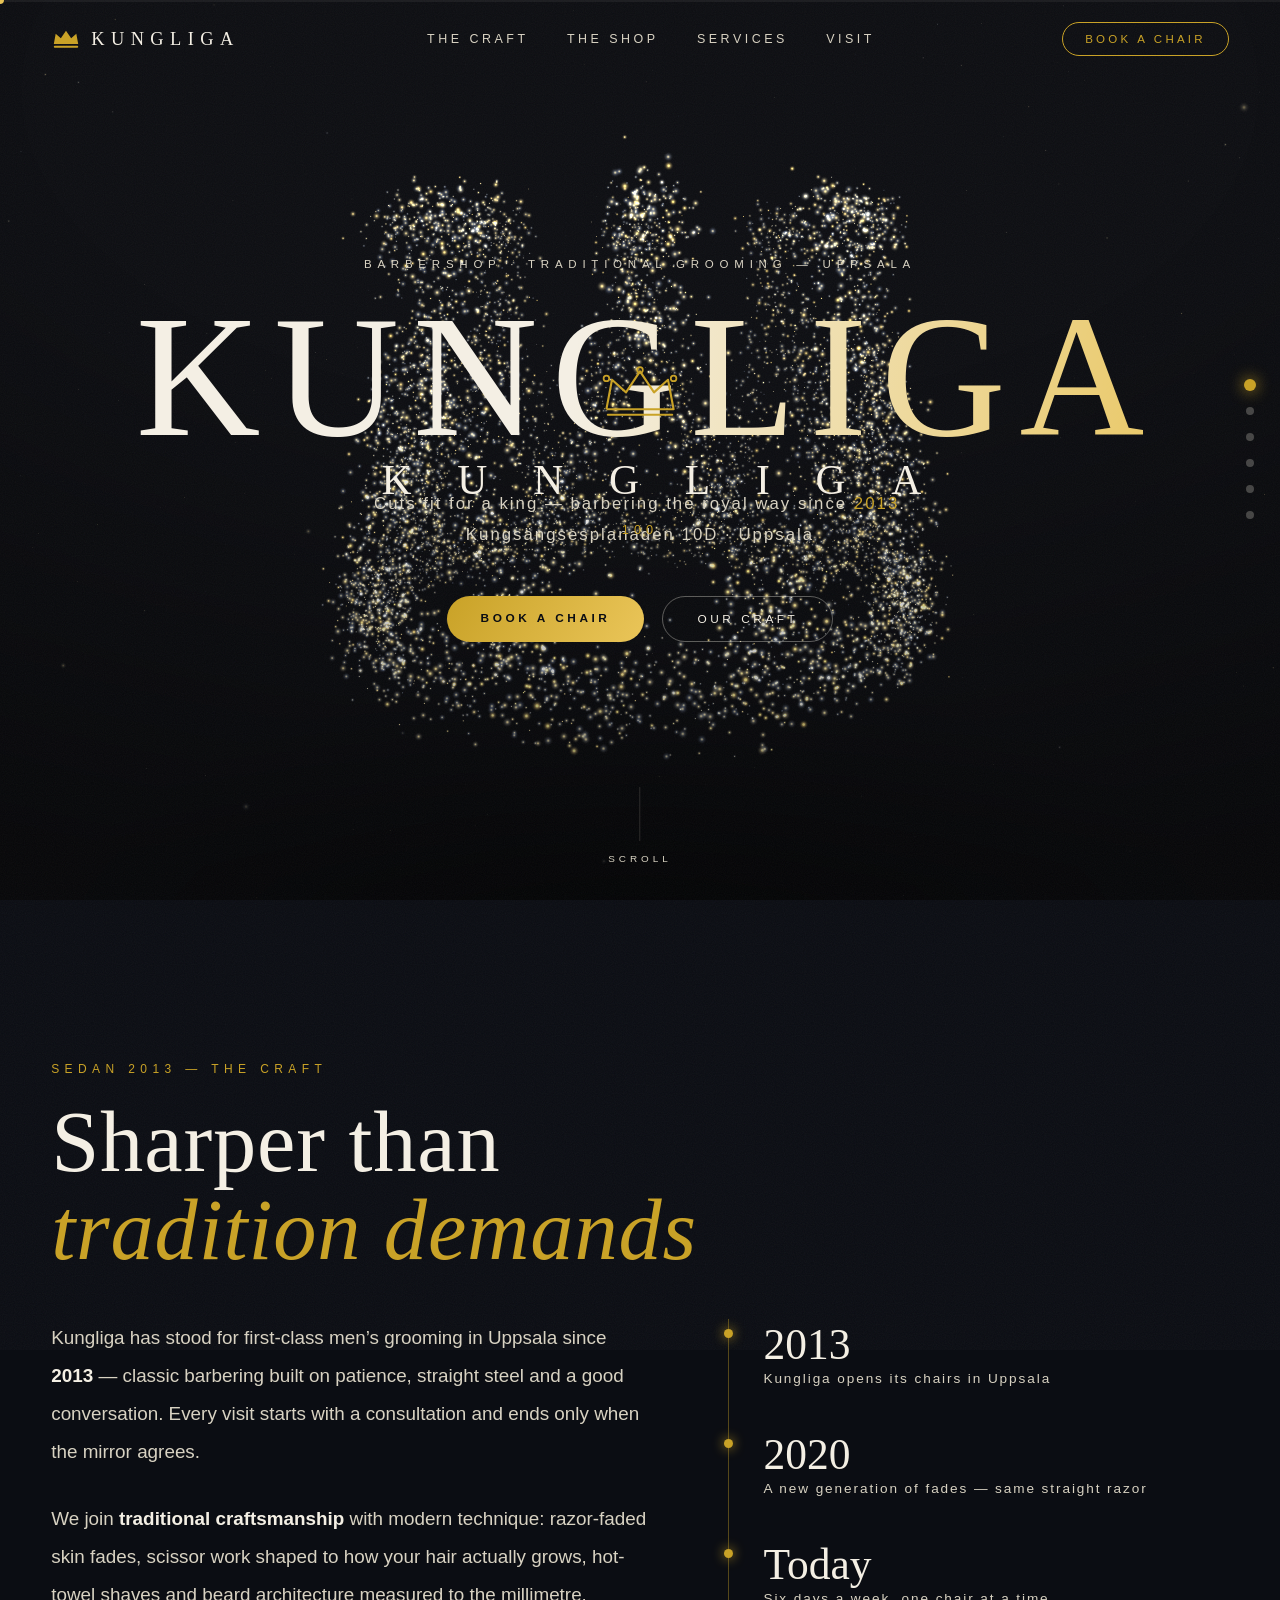
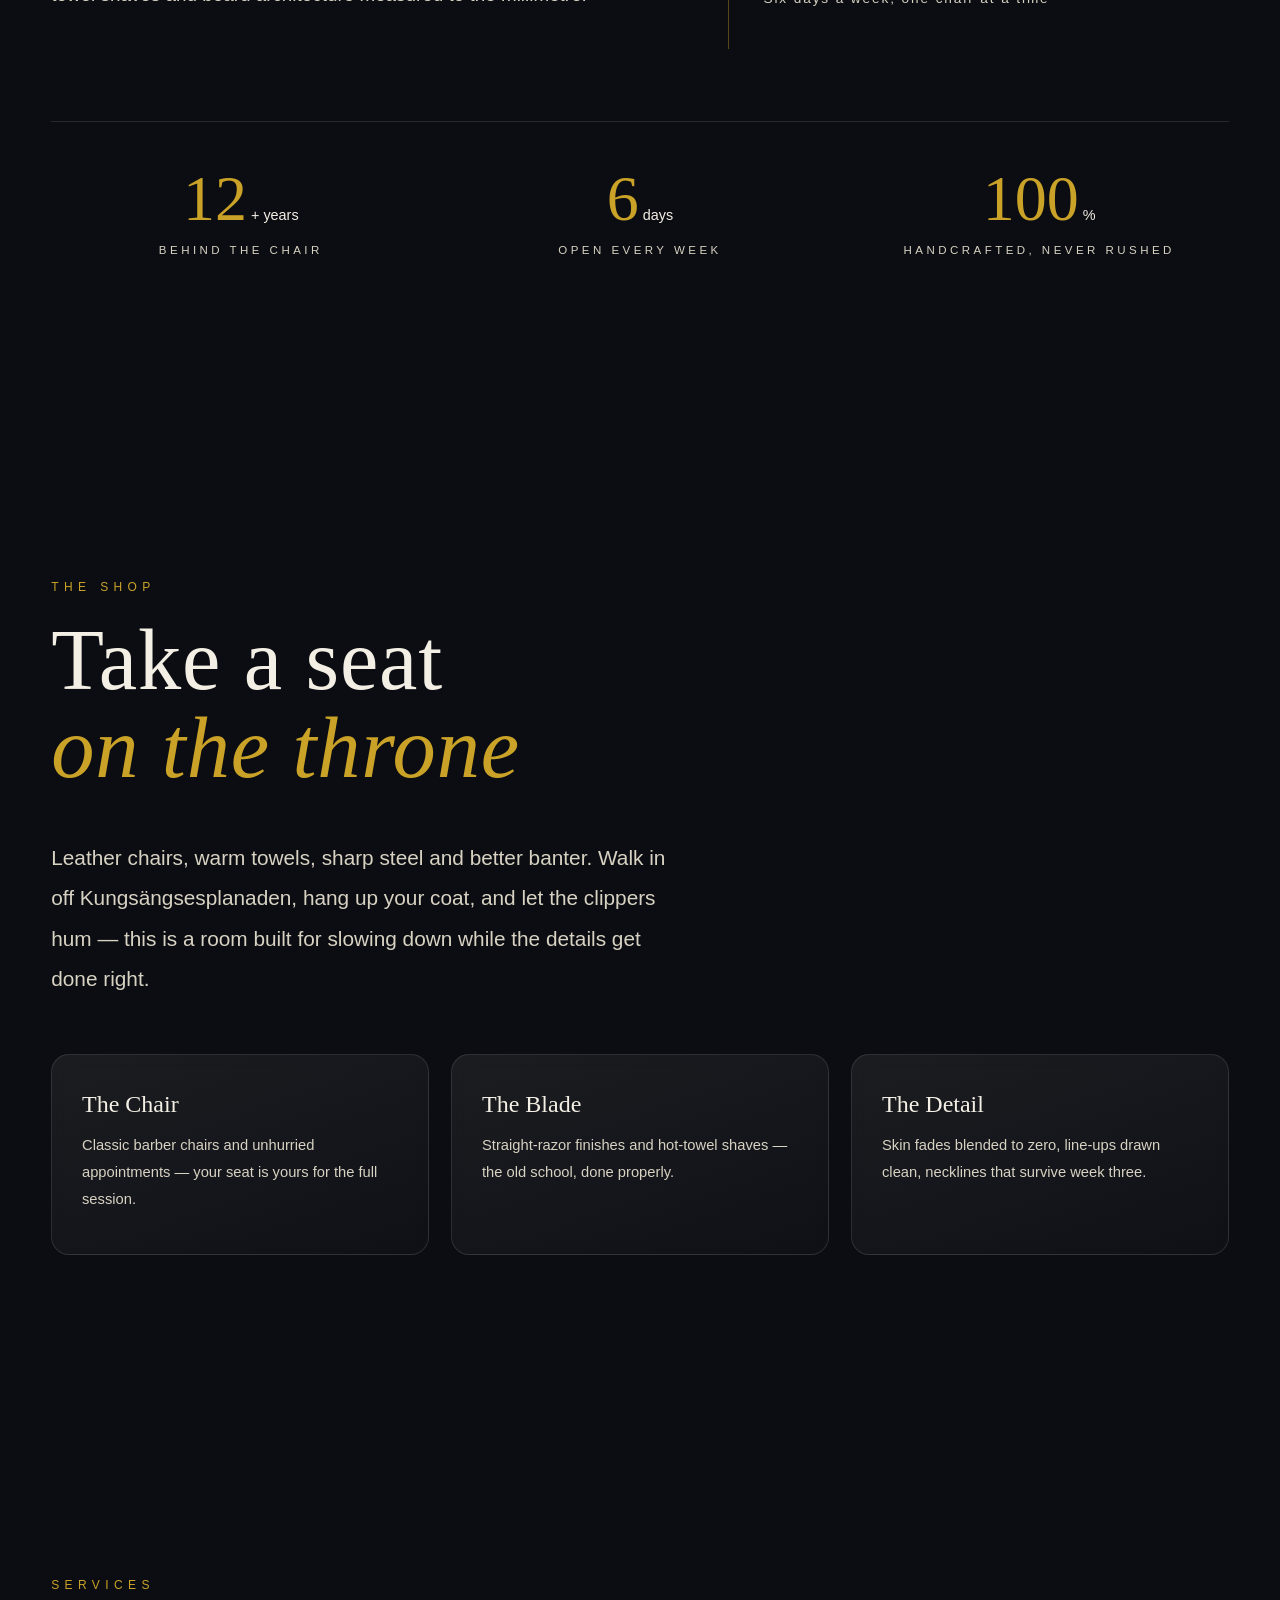
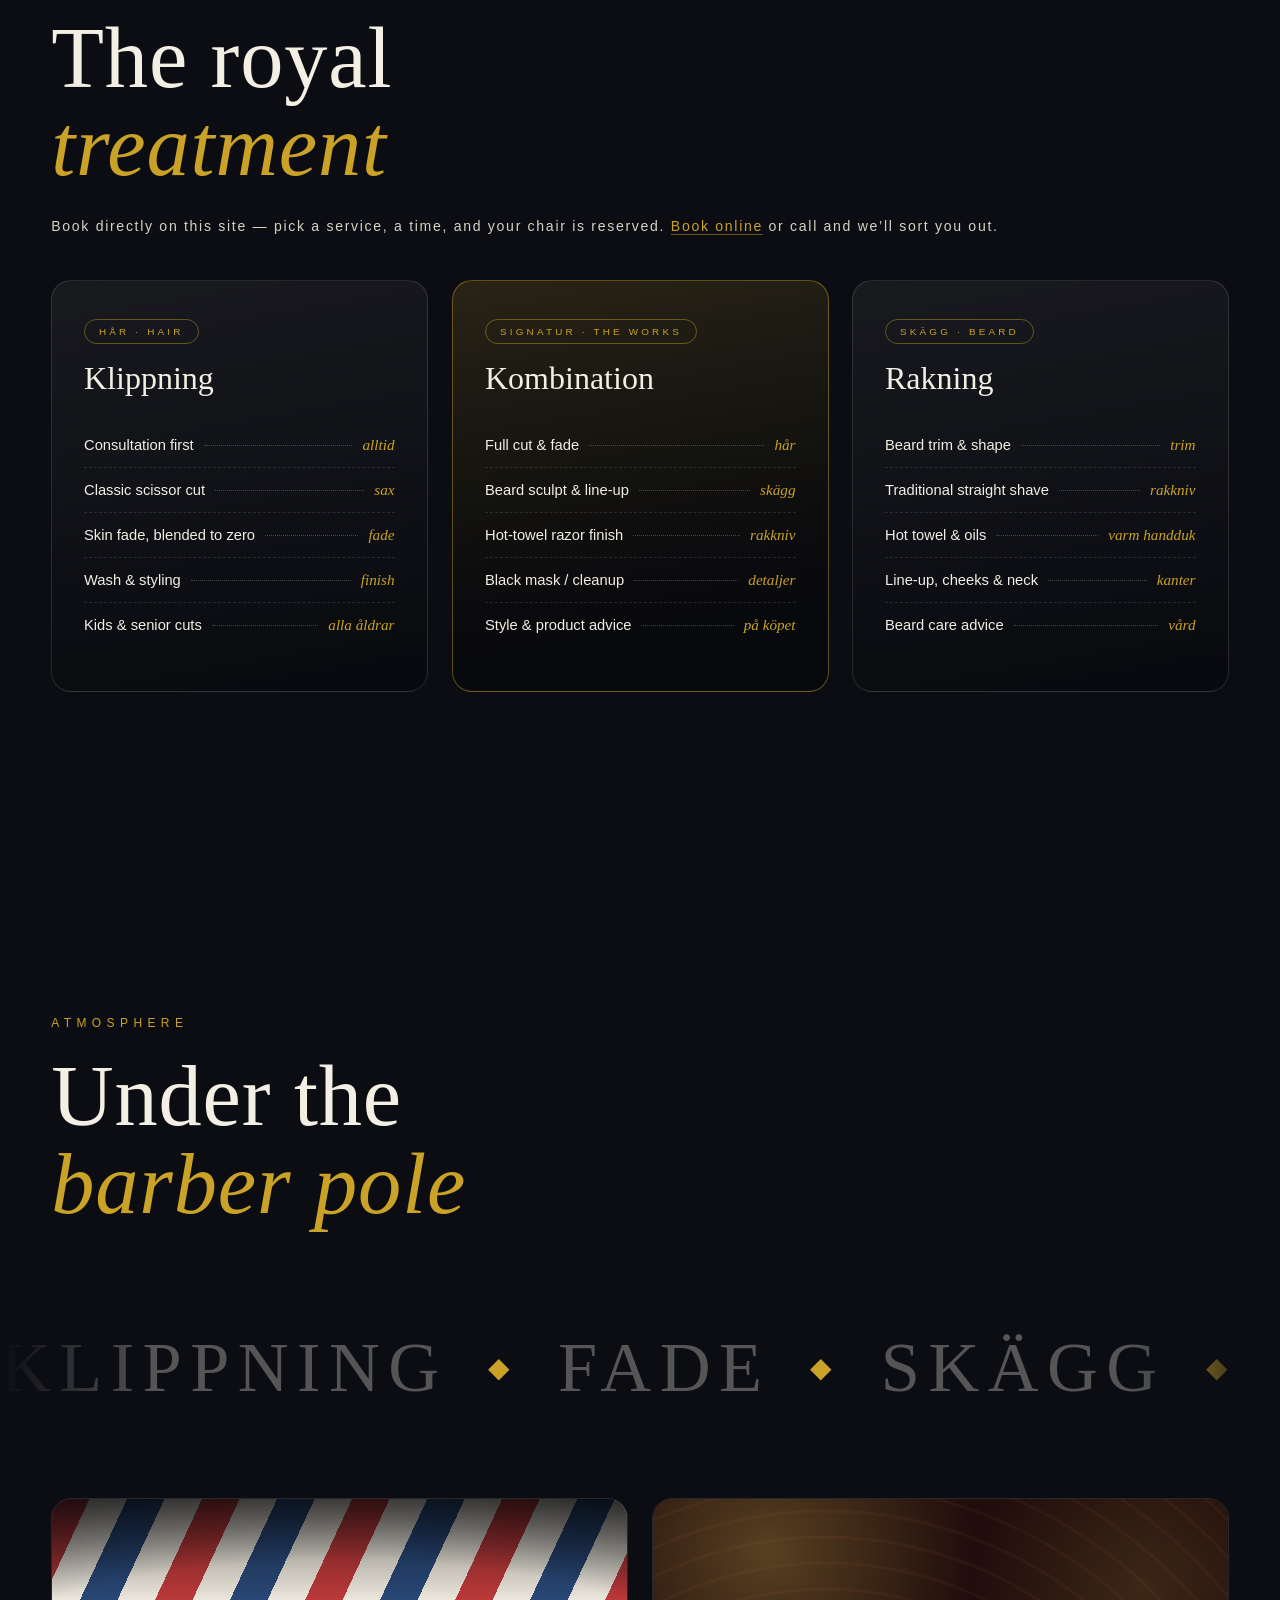
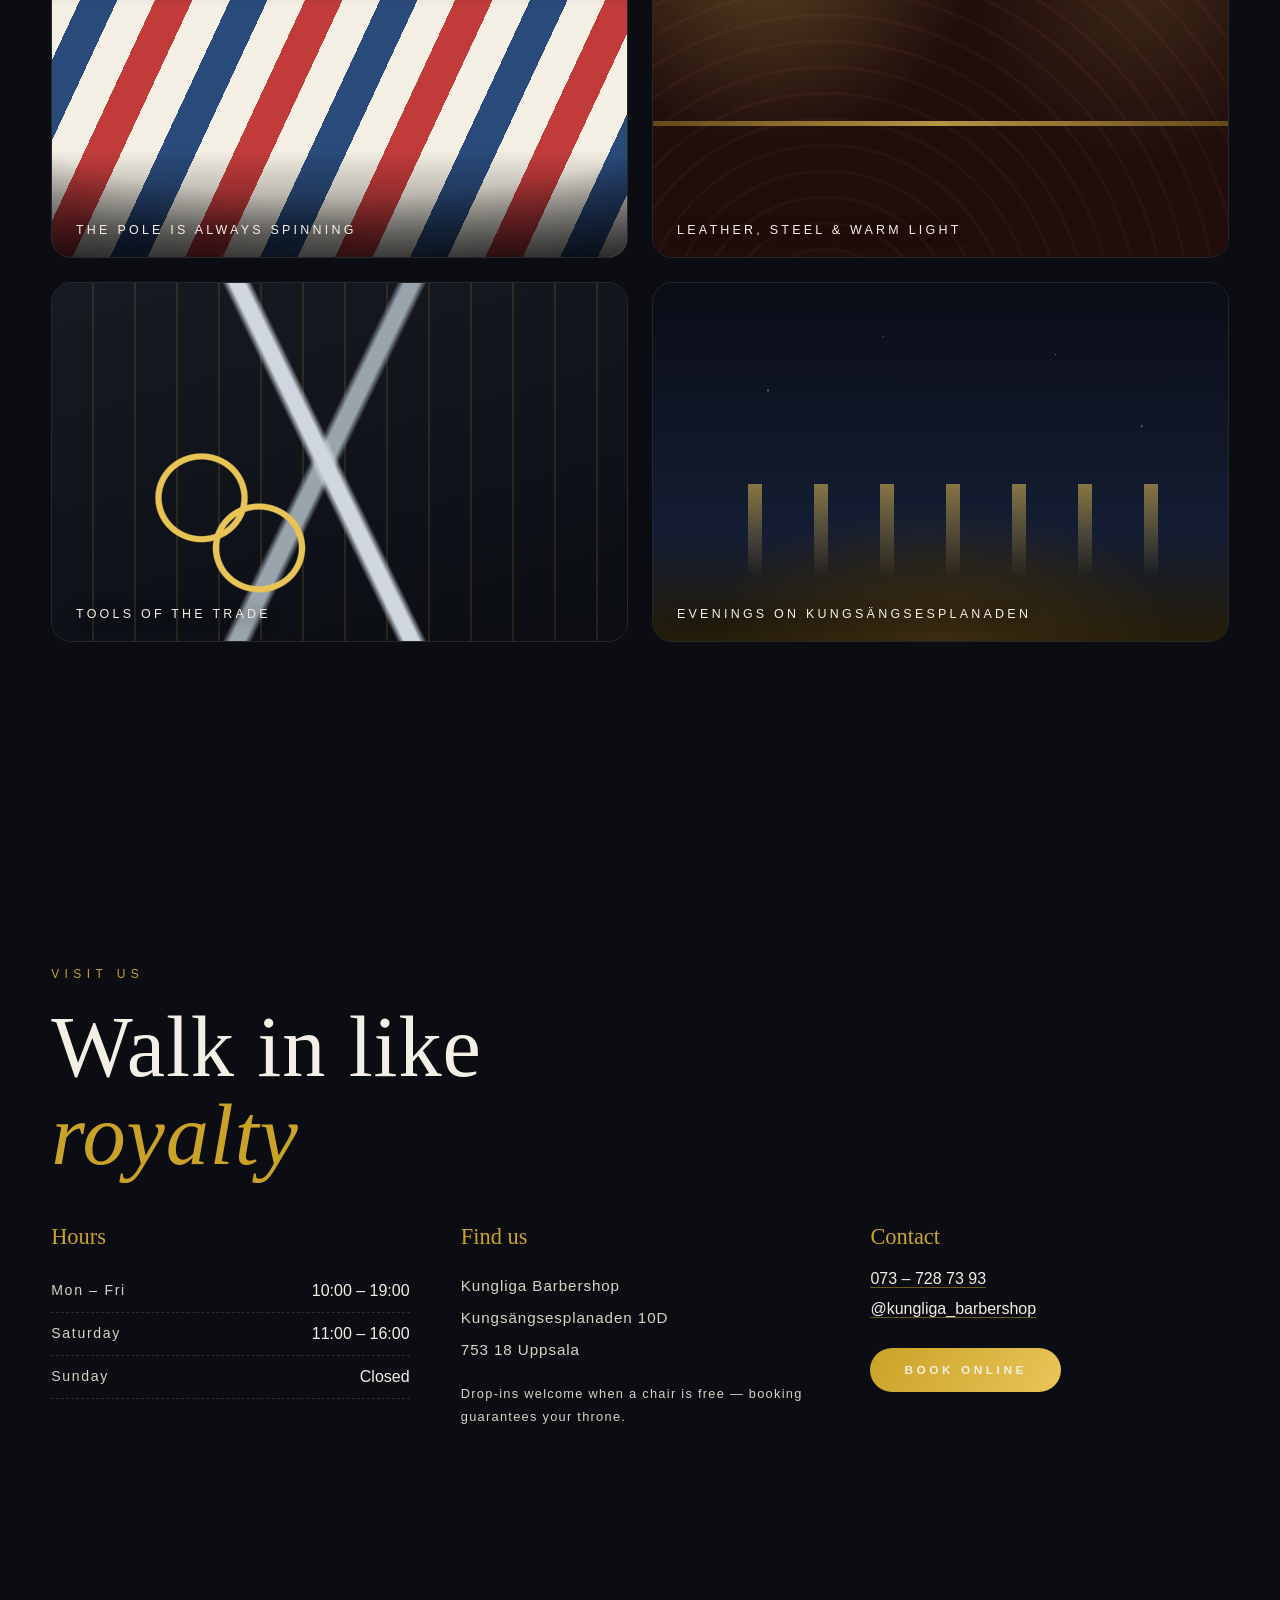
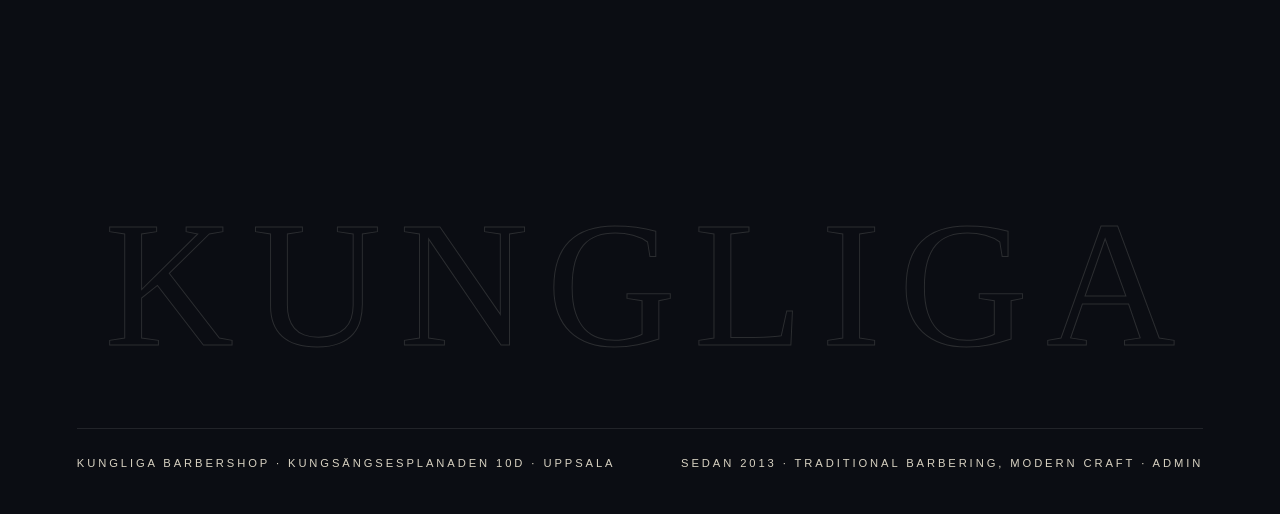
==== commit c02aa0d1: "Add discreet Admin link to site footer Co-Authored-By: Claude Fable 5 <noreply@anthropic.com> Claude" ====
--- a/index.html
+++ b/index.html
@@ -273,7 +273,7 @@
   <div class="footer__big" aria-hidden="true">KUNGLIGA</div>
   <div class="footer__row">
     <span>Kungliga Barbershop · Kungsängsesplanaden 10D · Uppsala</span>
-    <span>Sedan 2013 · Traditional barbering, modern craft</span>
+    <span>Sedan 2013 · Traditional barbering, modern craft · <a class="adm-footlink" href="admin.html" data-hover>Admin</a></span>
   </div>
 </footer>
 
--- a/css/style.css
+++ b/css/style.css
@@ -26,6 +26,7 @@
 }
 
 * { margin: 0; padding: 0; box-sizing: border-box; }
+[hidden] { display: none !important; }
 
 html { scroll-behavior: smooth; }
 
@@ -692,6 +693,93 @@
 }
 .bk-again:hover { color: var(--accent); border-color: var(--accent); }
 
+/* ── Admin ──────────────────────────────────────────────────── */
+.adm-login { display: grid; place-items: center; padding: 14vh 6vw; }
+.adm-login__card { width: min(420px, 100%); text-align: center; padding: 48px 40px 44px; }
+.adm-login__crown { width: 64px; color: var(--gold); margin-bottom: 18px; }
+.adm-login__title { font-family: var(--serif); font-weight: 400; font-size: 2.6rem; margin-bottom: 26px; }
+.adm-login__card form { display: flex; flex-direction: column; gap: 18px; text-align: left; }
+.adm-login__btn { width: 100%; }
+
+.adm-dash { padding-top: 18vh; }
+.adm-stats { margin: 0 0 clamp(30px, 5vh, 50px); border-top: none; padding-top: 0; }
+.adm-panel {
+  margin-bottom: clamp(36px, 6vh, 64px);
+  border: 1px solid rgba(244,239,228,.12); border-radius: 20px;
+  padding: clamp(22px, 3vw, 36px);
+  background: linear-gradient(170deg, rgba(244,239,228,.04), rgba(0,0,0,.2));
+}
+.adm-panel__head { display: flex; justify-content: space-between; align-items: baseline; gap: 16px; flex-wrap: wrap; }
+.adm-panel .bk-subtitle { margin-top: 0; }
+.adm-filter { display: flex; gap: 8px; }
+.adm-chip {
+  padding: 8px 16px; border-radius: 999px;
+  font-size: .68rem; letter-spacing: .24em; text-transform: uppercase;
+  color: var(--cream-dim); background: transparent;
+  border: 1px solid rgba(244,239,228,.2);
+  transition: all .3s;
+}
+.adm-chip:hover { border-color: var(--accent); color: var(--cream); }
+.adm-chip.is-selected { background: var(--accent); border-color: var(--accent); color: var(--green-deep); font-weight: 600; }
+
+.adm-list { display: flex; flex-direction: column; gap: 12px; margin-top: 18px; }
+.adm-row {
+  display: grid; grid-template-columns: 130px 1fr auto auto;
+  gap: 18px; align-items: center;
+  padding: 16px 18px; border-radius: 14px;
+  background: rgba(244,239,228,.04);
+  border: 1px solid rgba(244,239,228,.1);
+  transition: border-color .3s;
+}
+.adm-row:hover { border-color: color-mix(in srgb, var(--accent) 45%, transparent); }
+.adm-row.is-cancelled { opacity: .5; }
+.adm-row__when { display: flex; flex-direction: column; gap: 2px; }
+.adm-row__date { font-size: .72rem; letter-spacing: .2em; text-transform: uppercase; color: var(--cream-dim); }
+.adm-row__time { font-family: var(--serif); font-size: 1.5rem; font-variant-numeric: tabular-nums; }
+.adm-row__who { display: flex; flex-direction: column; gap: 3px; font-size: .88rem; }
+.adm-row__who strong { font-size: 1rem; }
+.adm-row__who span { color: var(--cream-dim); }
+.adm-row__who a { color: var(--cream); text-decoration: none; border-bottom: 1px solid color-mix(in srgb, var(--accent) 40%, transparent); width: fit-content; }
+.adm-row__notes { font-style: italic; }
+.adm-row__meta { display: flex; flex-direction: column; align-items: flex-end; gap: 6px; }
+.adm-row__ref { font-size: .7rem; letter-spacing: .16em; color: var(--cream-dim); font-variant-numeric: tabular-nums; }
+.adm-status {
+  padding: 4px 12px; border-radius: 999px;
+  font-size: .62rem; letter-spacing: .24em; text-transform: uppercase;
+}
+.adm-status--new       { background: color-mix(in srgb, var(--gold) 22%, transparent); color: var(--gold-bright); }
+.adm-status--confirmed { background: rgba(110,190,130,.18); color: #9fd8a8; }
+.adm-status--cancelled { background: rgba(226,110,110,.15); color: #e88a7a; }
+.adm-row__actions { display: flex; gap: 8px; flex-wrap: wrap; justify-content: flex-end; }
+.adm-mini {
+  padding: 8px 14px; border-radius: 999px;
+  font-size: .64rem; letter-spacing: .2em; text-transform: uppercase;
+  background: transparent; color: var(--cream);
+  border: 1px solid rgba(244,239,228,.25);
+  transition: all .3s;
+}
+.adm-mini--ok:hover     { border-color: #9fd8a8; color: #9fd8a8; }
+.adm-mini--warn:hover   { border-color: var(--gold-bright); color: var(--gold-bright); }
+.adm-mini--danger:hover { border-color: #e88a7a; color: #e88a7a; }
+
+.adm-block-form {
+  display: grid; grid-template-columns: 1fr 1fr 1fr 2fr; gap: 16px;
+  margin-top: 20px; align-items: end;
+}
+.adm-block-form__actions { grid-column: 1 / -1; display: flex; gap: 12px; flex-wrap: wrap; }
+.adm-block-form input[type="date"], .adm-block-form input[type="time"] { color-scheme: dark; }
+.adm-pass-form { display: flex; gap: 14px; align-items: end; flex-wrap: wrap; margin-top: 8px; }
+.adm-pass-form .bk-field { flex: 1; min-width: 240px; }
+.adm-footlink { color: var(--cream-dim); text-decoration: none; }
+.adm-footlink:hover { color: var(--accent); }
+button.header__cta { background: transparent; }
+@media (max-width: 860px) {
+  .adm-row { grid-template-columns: 1fr; gap: 10px; }
+  .adm-row__meta { align-items: flex-start; flex-direction: row; }
+  .adm-row__actions { justify-content: flex-start; }
+  .adm-block-form { grid-template-columns: 1fr 1fr; }
+}
+
 /* ── Reduced motion ─────────────────────────────────────────── */
 @media (prefers-reduced-motion: reduce) {
   html { scroll-behavior: auto; }
